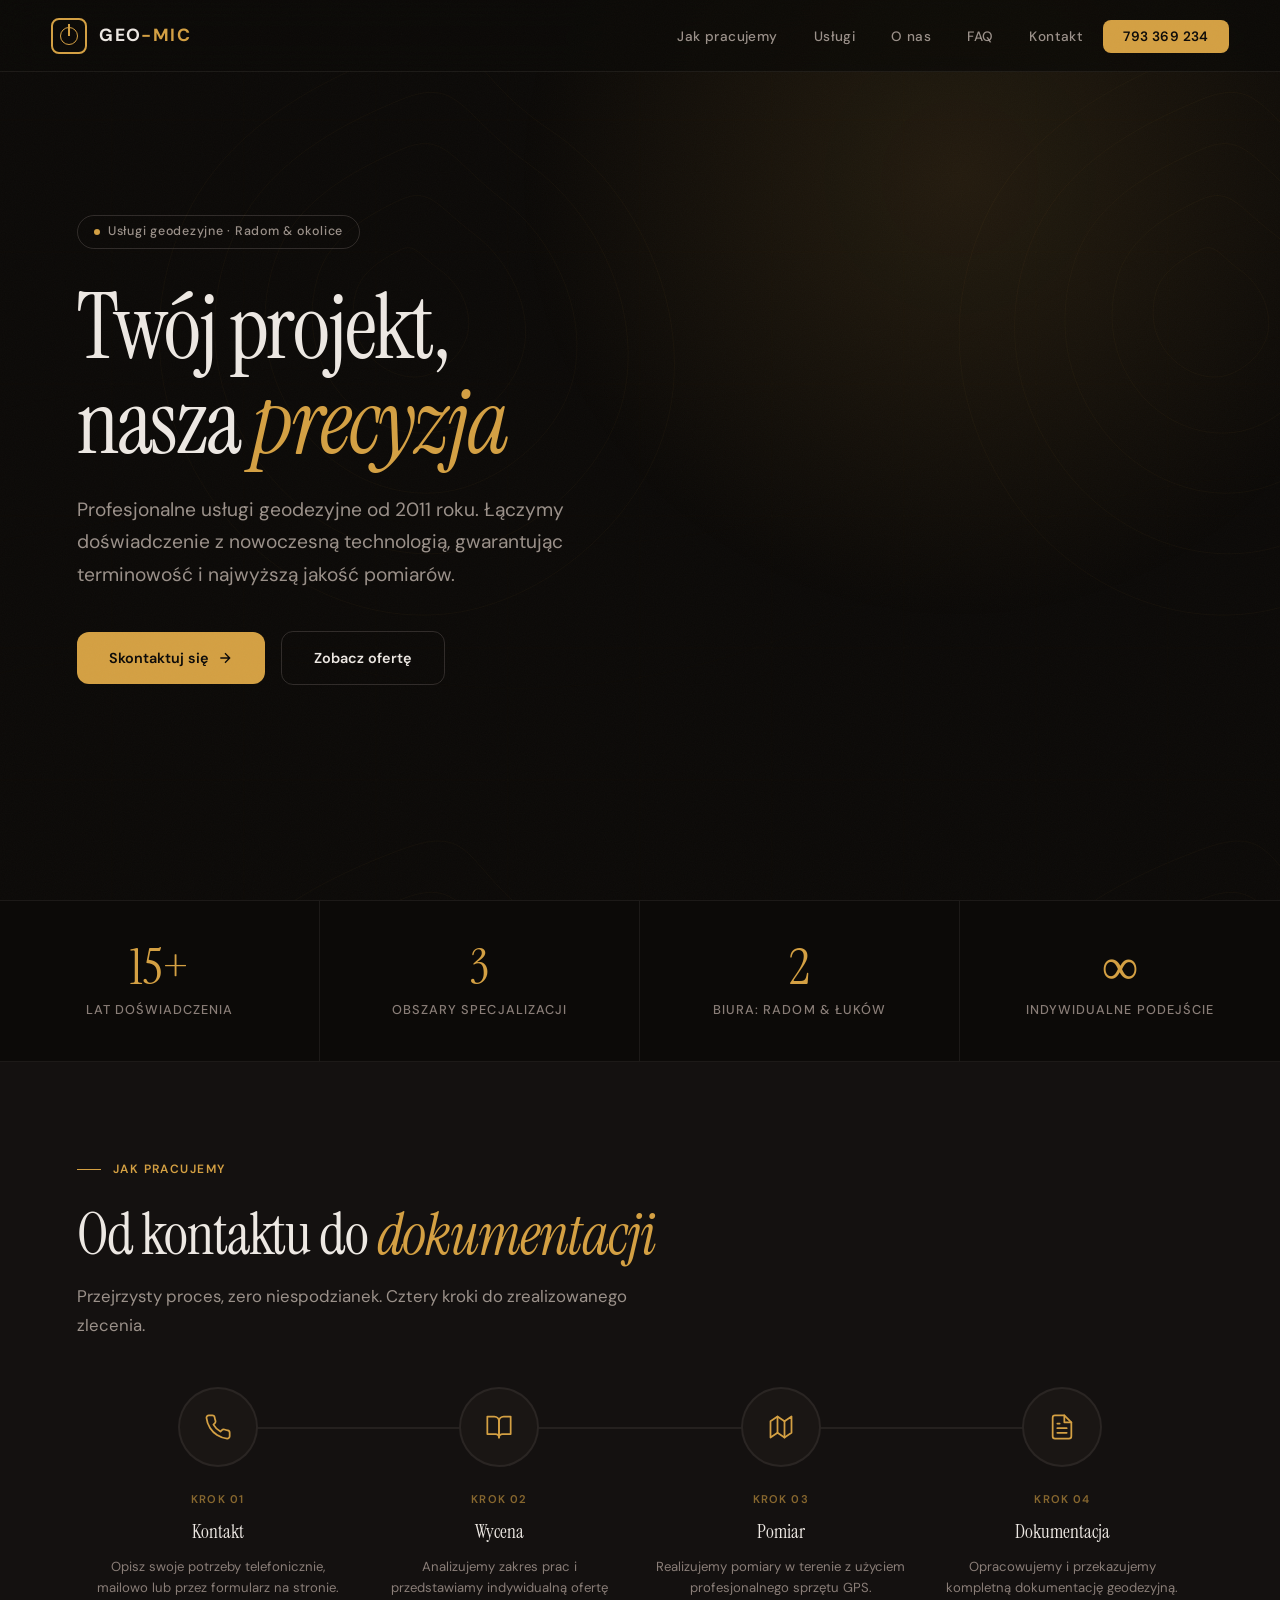
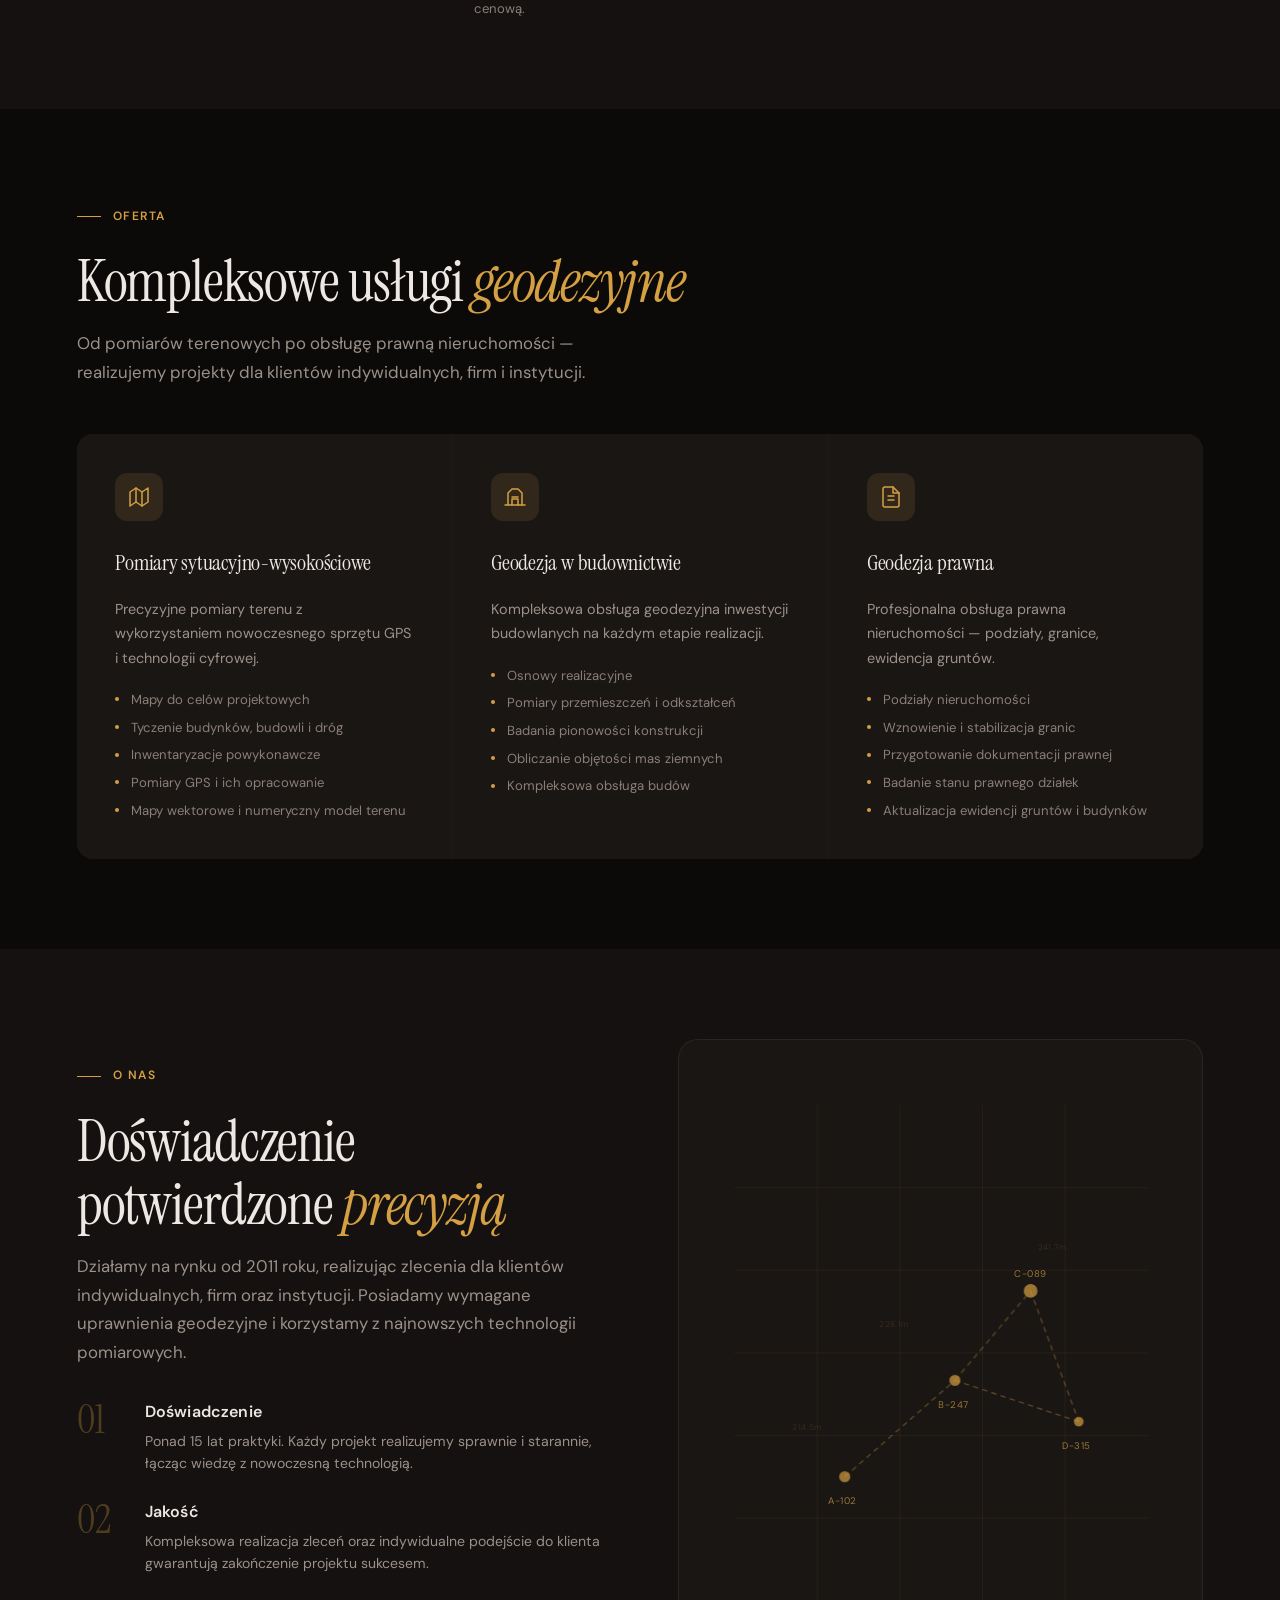
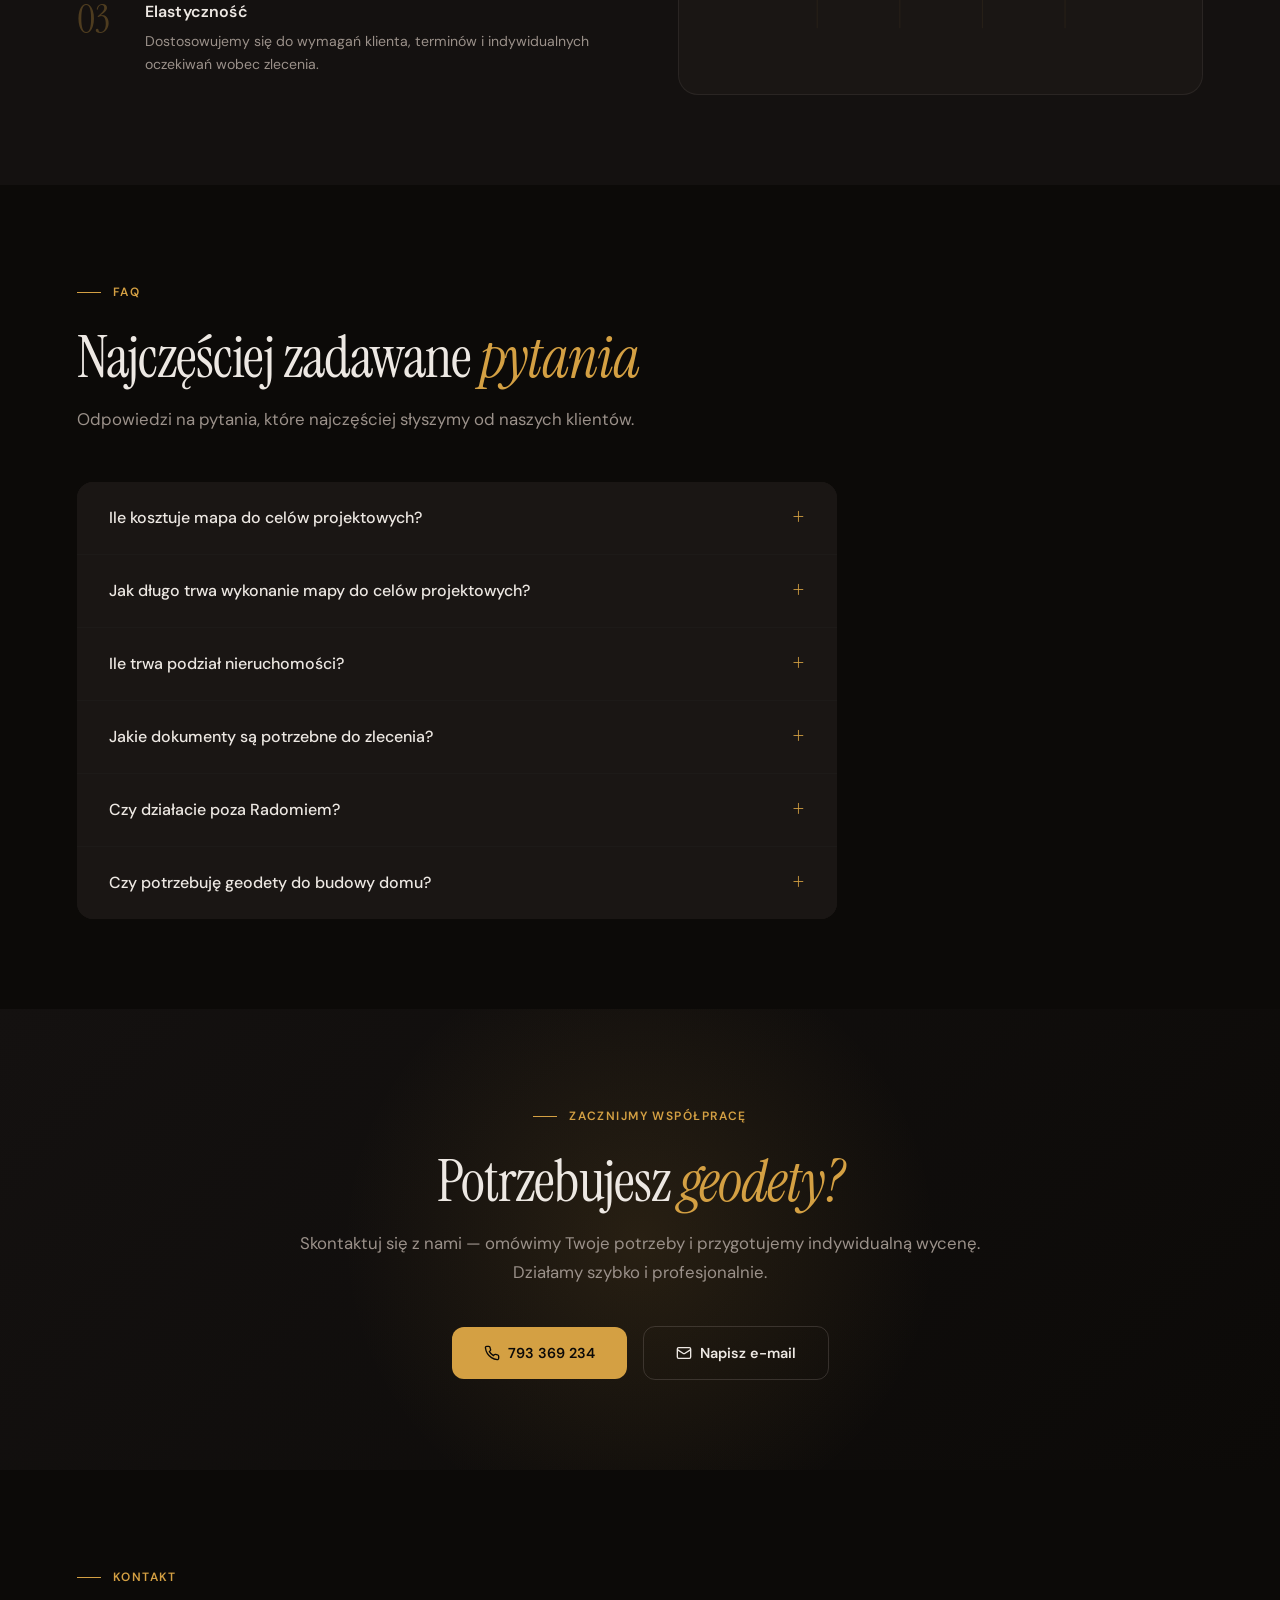
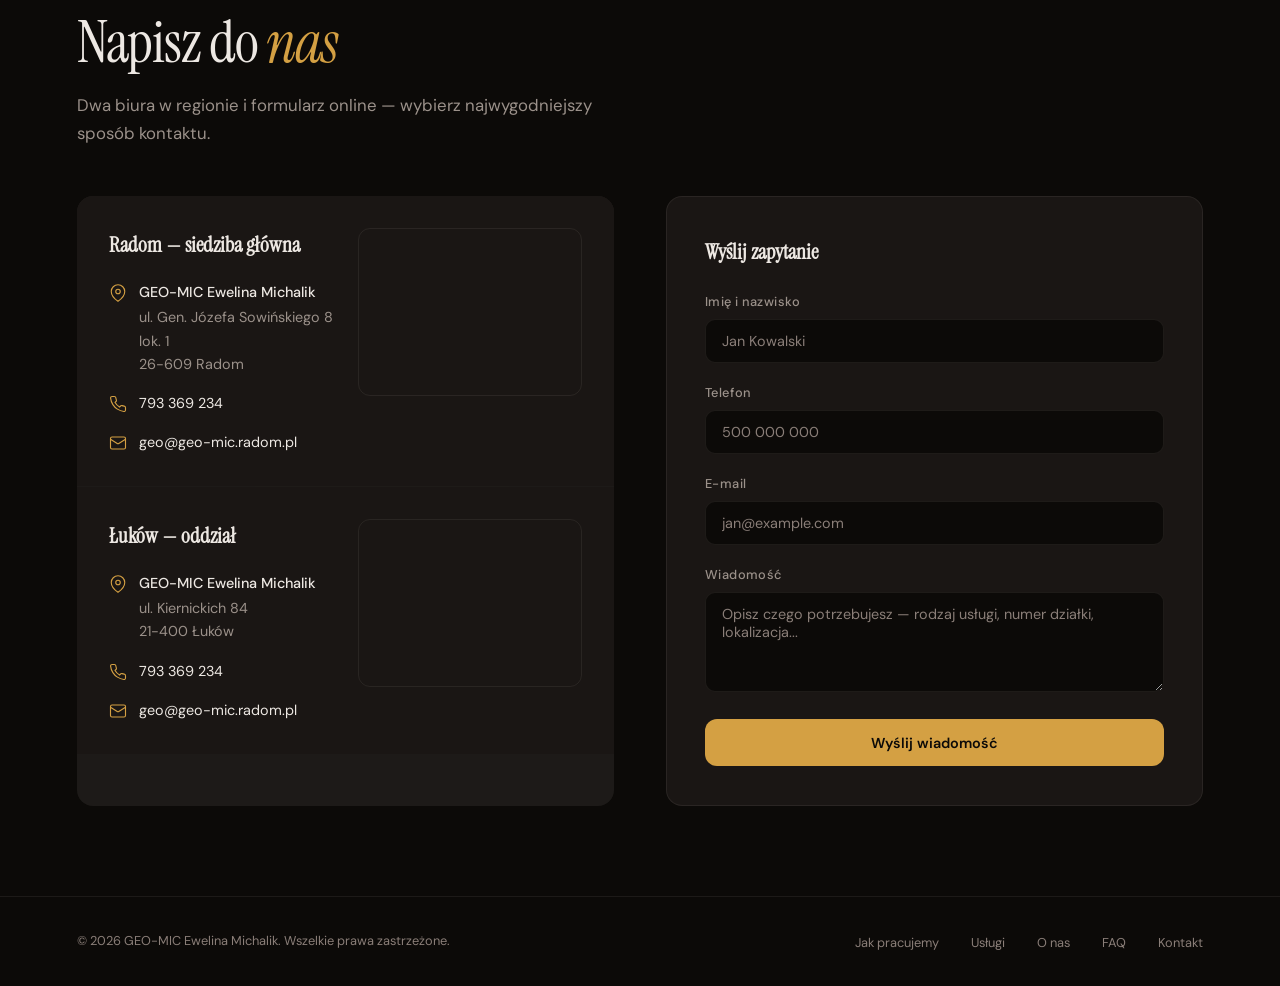
==== index.html @ a7fc5cf9 "Add files via upload" ====
<!DOCTYPE html>
<html lang="pl">
<head>
    <meta charset="UTF-8">
    <meta name="viewport" content="width=device-width, initial-scale=1.0">
    <title>GEO-MIC — Usługi Geodezyjne Radom</title>
    <meta name="description" content="GEO-MIC Ewelina Michalik — profesjonalne usługi geodezyjne w Radomiu i Łukowie. Mapy do celów projektowych, podziały nieruchomości, tyczenie budynków, inwentaryzacje. Od 2011 roku.">
    <meta name="keywords" content="geodeta Radom, usługi geodezyjne Radom, mapa do celów projektowych, podział nieruchomości, tyczenie budynku, inwentaryzacja powykonawcza, geodezja Łuków, geodeta Łuków, GEO-MIC">
    <meta name="author" content="GEO-MIC Ewelina Michalik">
    <meta name="robots" content="index, follow">
    <link rel="canonical" href="https://geo-mic.radom.pl/">
    <link rel="alternate" hreflang="pl" href="https://geo-mic.radom.pl/">

    <!-- Open Graph -->
    <meta property="og:type" content="website">
    <meta property="og:title" content="GEO-MIC — Usługi Geodezyjne Radom & Łuków">
    <meta property="og:description" content="Profesjonalne usługi geodezyjne od 2011 roku. Mapy, pomiary, podziały nieruchomości. Skontaktuj się z nami!">
    <meta property="og:url" content="https://geo-mic.radom.pl/">
    <meta property="og:site_name" content="GEO-MIC">
    <meta property="og:locale" content="pl_PL">

    <!-- Twitter -->
    <meta name="twitter:card" content="summary_large_image">
    <meta name="twitter:title" content="GEO-MIC — Usługi Geodezyjne Radom">
    <meta name="twitter:description" content="Profesjonalne usługi geodezyjne od 2011 roku. Mapy, pomiary, podziały nieruchomości.">

    <!-- Favicon -->
    <link rel="icon" type="image/svg+xml" href="data:image/svg+xml,%3Csvg xmlns='http://www.w3.org/2000/svg' viewBox='0 0 32 32'%3E%3Crect width='32' height='32' rx='6' fill='%230c0a08'/%3E%3Ccircle cx='16' cy='14' r='7' fill='none' stroke='%23d4a043' stroke-width='2'/%3E%3Cline x1='16' y1='7' x2='16' y2='21' stroke='%23d4a043' stroke-width='2'/%3E%3C/svg%3E">

    <!-- Schema.org LocalBusiness -->
    <script type="application/ld+json">
    {
        "@context": "https://schema.org",
        "@type": "ProfessionalService",
        "name": "GEO-MIC Ewelina Michalik",
        "description": "Profesjonalne usługi geodezyjne — mapy do celów projektowych, podziały nieruchomości, tyczenie budynków, inwentaryzacje powykonawcze.",
        "url": "https://geo-mic.radom.pl",
        "telephone": "+48793369234",
        "email": "geo@geo-mic.radom.pl",
        "foundingDate": "2011",
        "priceRange": "$$",
        "areaServed": ["Radom", "Łuków", "województwo mazowieckie", "województwo lubelskie"],
        "address": [
            {
                "@type": "PostalAddress",
                "streetAddress": "ul. Gen. Józefa Sowińskiego 8 lok. 1",
                "addressLocality": "Radom",
                "postalCode": "26-609",
                "addressCountry": "PL"
            },
            {
                "@type": "PostalAddress",
                "streetAddress": "ul. Kiernickich 84",
                "addressLocality": "Łuków",
                "postalCode": "21-400",
                "addressCountry": "PL"
            }
        ],
        "geo": {
            "@type": "GeoCoordinates",
            "latitude": 51.4027,
            "longitude": 21.1472
        },
        "hasOfferCatalog": {
            "@type": "OfferCatalog",
            "name": "Usługi geodezyjne",
            "itemListElement": [
                {"@type": "Offer", "itemOffered": {"@type": "Service", "name": "Mapy do celów projektowych"}},
                {"@type": "Offer", "itemOffered": {"@type": "Service", "name": "Tyczenie budynków i budowli"}},
                {"@type": "Offer", "itemOffered": {"@type": "Service", "name": "Inwentaryzacje powykonawcze"}},
                {"@type": "Offer", "itemOffered": {"@type": "Service", "name": "Podziały nieruchomości"}},
                {"@type": "Offer", "itemOffered": {"@type": "Service", "name": "Geodezja w budownictwie"}}
            ]
        }
    }
    </script>

    <!-- Schema.org FAQPage -->
    <script type="application/ld+json">
    {
        "@context": "https://schema.org",
        "@type": "FAQPage",
        "mainEntity": [
            {
                "@type": "Question",
                "name": "Ile kosztuje mapa do celów projektowych?",
                "acceptedAnswer": {
                    "@type": "Answer",
                    "text": "Cena zależy od wielkości obszaru opracowania, lokalizacji działki oraz stopnia zagospodarowania terenu. Wycenę przygotowujemy indywidualnie po zapoznaniu się ze szczegółami zlecenia."
                }
            },
            {
                "@type": "Question",
                "name": "Jak długo trwa wykonanie mapy do celów projektowych?",
                "acceptedAnswer": {
                    "@type": "Answer",
                    "text": "Standardowy czas realizacji to od 2 do 4 tygodni, w zależności od skomplikowania terenu i obciążenia ośrodka dokumentacji geodezyjnej."
                }
            },
            {
                "@type": "Question",
                "name": "Ile trwa podział nieruchomości?",
                "acceptedAnswer": {
                    "@type": "Answer",
                    "text": "Proces podziału nieruchomości trwa zazwyczaj od 2 do 6 miesięcy. Na czas realizacji wpływają procedury administracyjne i konieczność uzyskania decyzji urzędowych."
                }
            },
            {
                "@type": "Question",
                "name": "Jakie dokumenty są potrzebne do zlecenia?",
                "acceptedAnswer": {
                    "@type": "Answer",
                    "text": "Podstawowe informacje to numer działki ewidencyjnej i jej lokalizacja. W zależności od rodzaju usługi mogą być potrzebne dodatkowe dokumenty, np. akt notarialny czy wypis z rejestru gruntów."
                }
            },
            {
                "@type": "Question",
                "name": "Czy działacie poza Radomiem?",
                "acceptedAnswer": {
                    "@type": "Answer",
                    "text": "Tak — realizujemy zlecenia na terenie całego województwa mazowieckiego i lubelskiego. Posiadamy biura w Radomiu i Łukowie."
                }
            },
            {
                "@type": "Question",
                "name": "Czy potrzebuję geodety do budowy domu?",
                "acceptedAnswer": {
                    "@type": "Answer",
                    "text": "Tak — geodeta jest niezbędny na kilku etapach: przed budową (mapa do celów projektowych), w trakcie (tyczenie budynku) i po zakończeniu (inwentaryzacja powykonawcza)."
                }
            }
        ]
    }
    </script>

    <link rel="preconnect" href="https://fonts.googleapis.com">
    <link rel="preconnect" href="https://fonts.gstatic.com" crossorigin>
    <link href="https://fonts.googleapis.com/css2?family=DM+Sans:opsz,wght@9..40,400;9..40,500;9..40,600;9..40,700&family=Instrument+Serif:ital@0;1&display=swap" rel="stylesheet">
    <style>
        *, *::before, *::after { margin: 0; padding: 0; box-sizing: border-box; }

        :root {
            --bg-primary: #0c0a08;
            --bg-secondary: #141110;
            --bg-card: #1a1614;
            --bg-card-hover: #221e1a;
            --text-primary: #ede8e3;
            --text-secondary: #9b918a;
            --text-muted: #8a7e78;
            --accent: #d4a043;
            --accent-dim: #c08c30;
            --accent-glow: rgba(212, 160, 67, 0.12);
            --accent-warm: #d4a843;
            --border: rgba(155, 145, 138, 0.12);
            --border-hover: rgba(155, 145, 138, 0.25);
            --font-display: 'Instrument Serif', Georgia, serif;
            --font-body: 'DM Sans', system-ui, sans-serif;
            --ease-out: cubic-bezier(0.16, 1, 0.3, 1);
            --ease-spring: cubic-bezier(0.34, 1.56, 0.64, 1);
        }

        html { scroll-behavior: smooth; }

        body {
            font-family: var(--font-body);
            background: var(--bg-primary);
            color: var(--text-primary);
            line-height: 1.6;
            overflow-x: hidden;
            -webkit-font-smoothing: antialiased;
        }

        /* === TOPO BACKGROUND PATTERN === */
        .topo-bg {
            position: fixed;
            inset: 0;
            z-index: 0;
            opacity: 0.04;
            pointer-events: none;
            background-image: url("data:image/svg+xml,%3Csvg width='800' height='800' xmlns='http://www.w3.org/2000/svg'%3E%3Cpath d='M400 50c-80 30-180 80-220 180s-20 200 40 280 160 120 250 100 180-100 200-200-30-220-120-280S480 20 400 50z' fill='none' stroke='%23d4a043' stroke-width='1'/%3E%3Cpath d='M400 100c-60 25-140 65-170 145s-15 160 35 225 130 95 200 80 145-80 160-160-25-175-95-225S460 75 400 100z' fill='none' stroke='%23d4a043' stroke-width='1'/%3E%3Cpath d='M400 150c-45 20-105 50-125 110s-10 120 28 170 100 72 152 60 110-60 120-120-20-130-72-170S445 130 400 150z' fill='none' stroke='%23d4a043' stroke-width='1'/%3E%3Cpath d='M400 200c-30 14-70 36-82 76s-6 82 20 115 68 48 104 40 74-42 82-82-14-88-50-115S430 186 400 200z' fill='none' stroke='%23d4a043' stroke-width='1'/%3E%3Cpath d='M400 250c-15 8-38 20-44 42s-3 44 12 62 38 26 56 22 40-22 44-44-8-48-28-62S415 242 400 250z' fill='none' stroke='%23d4a043' stroke-width='1'/%3E%3C/svg%3E");
            background-size: 800px 800px;
            animation: topoDrift 60s linear infinite;
        }

        @keyframes topoDrift {
            0% { transform: translate(0, 0) rotate(0deg); }
            100% { transform: translate(-100px, -80px) rotate(5deg); }
        }

        /* === GRAIN OVERLAY === */
        .grain {
            position: fixed;
            inset: 0;
            z-index: 9999;
            pointer-events: none;
            opacity: 0.025;
            background-image: url("data:image/svg+xml,%3Csvg viewBox='0 0 256 256' xmlns='http://www.w3.org/2000/svg'%3E%3Cfilter id='noise'%3E%3CfeTurbulence type='fractalNoise' baseFrequency='0.9' numOctaves='4' stitchTiles='stitch'/%3E%3C/filter%3E%3Crect width='100%25' height='100%25' filter='url(%23noise)'/%3E%3C/svg%3E");
            background-size: 256px;
        }

        /* === NAV === */
        nav {
            position: fixed;
            top: 0;
            left: 0;
            right: 0;
            z-index: 1000;
            padding: 0 clamp(1.5rem, 4vw, 4rem);
            height: 72px;
            display: flex;
            align-items: center;
            justify-content: space-between;
            backdrop-filter: blur(20px) saturate(1.4);
            -webkit-backdrop-filter: blur(20px) saturate(1.4);
            background: rgba(12, 10, 8, 0.8);
            border-bottom: 1px solid var(--border);
            transition: transform 0.4s var(--ease-out);
        }

        nav.hidden { transform: translateY(-100%); }

        .nav-logo {
            display: flex;
            align-items: center;
            gap: 0.75rem;
            text-decoration: none;
            color: var(--text-primary);
        }

        .nav-logo-icon {
            width: 36px;
            height: 36px;
            border: 2px solid var(--accent);
            border-radius: 8px;
            display: grid;
            place-items: center;
            position: relative;
            overflow: hidden;
            transition: all 0.4s var(--ease-out);
        }

        .nav-logo:hover .nav-logo-icon {
            border-color: var(--text-primary);
            transform: rotate(8deg) scale(1.1);
            box-shadow: 0 0 20px var(--accent-glow);
        }

        .nav-logo-icon::before {
            content: '';
            width: 18px;
            height: 18px;
            border: 1.5px solid var(--accent);
            border-radius: 50%;
            position: absolute;
            transition: all 0.4s var(--ease-out);
        }

        .nav-logo:hover .nav-logo-icon::before {
            transform: scale(0.7);
            border-color: var(--text-primary);
        }

        .nav-logo-icon::after {
            content: '';
            width: 2px;
            height: 12px;
            background: var(--accent);
            position: absolute;
            top: 4px;
            transition: all 0.4s var(--ease-out);
        }

        .nav-logo:hover .nav-logo-icon::after {
            height: 16px;
            top: 2px;
            background: var(--text-primary);
        }

        .nav-logo-text {
            font-family: var(--font-body);
            font-weight: 700;
            font-size: 1.1rem;
            letter-spacing: 0.08em;
            transition: letter-spacing 0.4s var(--ease-out);
        }

        .nav-logo:hover .nav-logo-text {
            letter-spacing: 0.14em;
        }

        .nav-logo-text span {
            color: var(--accent);
            transition: color 0.4s var(--ease-out);
        }

        .nav-logo:hover .nav-logo-text span {
            color: var(--text-primary);
        }

        .nav-links {
            display: flex;
            align-items: center;
            gap: 0.25rem;
            list-style: none;
        }

        .nav-links a {
            color: var(--text-secondary);
            text-decoration: none;
            font-size: 0.85rem;
            font-weight: 500;
            letter-spacing: 0.03em;
            padding: 0.5rem 1rem;
            border-radius: 8px;
            transition: all 0.25s var(--ease-out);
        }

        .nav-links a:hover {
            color: var(--text-primary);
            background: rgba(212, 160, 67, 0.06);
        }

        .nav-cta {
            background: var(--accent) !important;
            color: var(--bg-primary) !important;
            font-weight: 600 !important;
            padding: 0.5rem 1.25rem !important;
        }

        .nav-cta:hover {
            background: var(--accent-dim) !important;
            transform: translateY(-1px);
            box-shadow: 0 4px 20px var(--accent-glow);
        }

        /* Mobile menu */
        .menu-toggle {
            display: none;
            flex-direction: column;
            gap: 5px;
            background: none;
            border: none;
            cursor: pointer;
            padding: 8px;
        }

        .menu-toggle span {
            width: 22px;
            height: 2px;
            background: var(--text-primary);
            border-radius: 2px;
            transition: all 0.3s var(--ease-out);
        }

        /* === HERO === */
        .hero {
            position: relative;
            min-height: 100vh;
            display: flex;
            align-items: center;
            padding: clamp(6rem, 12vh, 10rem) clamp(1.5rem, 6vw, 6rem);
            overflow: hidden;
        }

        .hero::before {
            content: '';
            position: absolute;
            top: -30%;
            right: -10%;
            width: 70vw;
            height: 70vw;
            max-width: 900px;
            max-height: 900px;
            background: radial-gradient(circle, var(--accent-glow) 0%, transparent 70%);
            border-radius: 50%;
            pointer-events: none;
            animation: heroGlow 8s ease-in-out infinite alternate;
        }

        /* Hero parallax grid background */
        .hero-grid-bg {
            position: absolute;
            inset: 0;
            z-index: 0;
            overflow: hidden;
            pointer-events: none;
        }

        .hero-grid-bg svg {
            position: absolute;
            width: 120%;
            height: 120%;
            top: -10%;
            left: -10%;
            opacity: 0.035;
            will-change: transform;
        }

        @keyframes heroGlow {
            0% { opacity: 0.4; transform: scale(1); }
            100% { opacity: 0.7; transform: scale(1.1); }
        }

        .hero-content {
            position: relative;
            z-index: 2;
            max-width: 860px;
        }

        .hero-badge {
            display: inline-flex;
            align-items: center;
            gap: 0.5rem;
            padding: 0.4rem 1rem;
            border: 1px solid var(--border-hover);
            border-radius: 100px;
            font-size: 0.78rem;
            font-weight: 500;
            letter-spacing: 0.06em;
            color: var(--text-secondary);
            margin-bottom: 2rem;
            opacity: 0;
            animation: fadeUp 0.8s var(--ease-out) 0.2s forwards;
        }

        .hero-badge::before {
            content: '';
            width: 6px;
            height: 6px;
            background: var(--accent);
            border-radius: 50%;
            animation: pulse 2s ease-in-out infinite;
        }

        @keyframes pulse {
            0%, 100% { opacity: 1; transform: scale(1); }
            50% { opacity: 0.5; transform: scale(0.8); }
        }

        .hero h1 {
            font-family: var(--font-display);
            font-size: clamp(3rem, 7vw, 6.5rem);
            font-weight: 400;
            line-height: 1.05;
            letter-spacing: -0.025em;
            margin-bottom: 1.5rem;
            opacity: 0;
            animation: fadeUp 1s var(--ease-out) 0.4s forwards;
        }

        .hero h1 em {
            font-style: italic;
            color: var(--accent);
        }

        .hero-sub {
            font-size: clamp(1rem, 1.6vw, 1.2rem);
            color: var(--text-secondary);
            max-width: 520px;
            line-height: 1.7;
            margin-bottom: 2.5rem;
            opacity: 0;
            animation: fadeUp 1s var(--ease-out) 0.6s forwards;
        }

        .hero-actions {
            display: flex;
            align-items: center;
            gap: 1rem;
            flex-wrap: wrap;
            opacity: 0;
            animation: fadeUp 1s var(--ease-out) 0.8s forwards;
        }

        @keyframes fadeUp {
            from { opacity: 0; transform: translateY(24px); }
            to { opacity: 1; transform: translateY(0); }
        }

        .btn {
            display: inline-flex;
            align-items: center;
            gap: 0.5rem;
            padding: 0.9rem 2rem;
            border-radius: 12px;
            font-family: var(--font-body);
            font-size: 0.9rem;
            font-weight: 600;
            text-decoration: none;
            cursor: pointer;
            border: none;
            transition: all 0.3s var(--ease-out);
        }

        .btn-primary {
            background: var(--accent);
            color: var(--bg-primary);
        }

        .btn-primary:hover {
            background: var(--accent-dim);
            transform: translateY(-2px);
            box-shadow: 0 8px 30px var(--accent-glow);
        }

        .btn-ghost {
            background: transparent;
            color: var(--text-primary);
            border: 1px solid var(--border-hover);
        }

        .btn-ghost:hover {
            border-color: var(--accent);
            color: var(--accent);
            background: rgba(212, 160, 67, 0.04);
        }

        .btn svg {
            width: 16px;
            height: 16px;
        }

        /* === STATS STRIP === */
        .stats {
            position: relative;
            z-index: 2;
            border-top: 1px solid var(--border);
            border-bottom: 1px solid var(--border);
            display: grid;
            grid-template-columns: repeat(4, 1fr);
        }

        .stat {
            padding: 2.5rem clamp(1.5rem, 3vw, 3rem);
            text-align: center;
            border-right: 1px solid var(--border);
            transition: background 0.3s var(--ease-out);
        }

        .stat:last-child { border-right: none; }
        .stat:hover { background: var(--bg-secondary); }

        .stat-num {
            font-family: var(--font-display);
            font-size: clamp(2rem, 4vw, 3.2rem);
            color: var(--accent);
            line-height: 1;
            margin-bottom: 0.5rem;
        }

        .stat-label {
            font-size: 0.8rem;
            color: var(--text-muted);
            letter-spacing: 0.08em;
            text-transform: uppercase;
            font-weight: 500;
        }

        /* === SECTION SHARED === */
        section {
            position: relative;
            z-index: 2;
        }

        .section-pad {
            padding: clamp(4rem, 10vh, 8rem) clamp(1.5rem, 6vw, 6rem);
        }

        .section-label {
            display: inline-flex;
            align-items: center;
            gap: 0.75rem;
            font-size: 0.75rem;
            font-weight: 600;
            letter-spacing: 0.12em;
            text-transform: uppercase;
            color: var(--accent);
            margin-bottom: 1.5rem;
        }

        .section-label::before {
            content: '';
            width: 24px;
            height: 1px;
            background: var(--accent);
        }

        .section-title {
            font-family: var(--font-display);
            font-size: clamp(2rem, 4.5vw, 3.8rem);
            font-weight: 400;
            line-height: 1.1;
            letter-spacing: -0.02em;
            max-width: 700px;
            margin-bottom: 1rem;
        }

        .section-title em {
            font-style: italic;
            color: var(--accent);
        }

        .section-desc {
            color: var(--text-secondary);
            max-width: 560px;
            font-size: 1.05rem;
            line-height: 1.7;
            margin-bottom: 3rem;
        }

        /* === PROCESS / HOW WE WORK === */
        .process-section { background: var(--bg-secondary); }

        .process-grid {
            display: grid;
            grid-template-columns: repeat(4, 1fr);
            gap: 0;
            position: relative;
        }

        .process-grid::before {
            content: '';
            position: absolute;
            top: 40px;
            left: calc(12.5% + 20px);
            right: calc(12.5% + 20px);
            height: 2px;
            background: var(--border);
            z-index: 0;
        }

        .process-step {
            text-align: center;
            position: relative;
            z-index: 1;
            padding: 0 1rem;
        }

        .process-step-num {
            width: 80px;
            height: 80px;
            border-radius: 50%;
            background: var(--bg-card);
            border: 2px solid var(--border);
            display: grid;
            place-items: center;
            margin: 0 auto 1.5rem;
            transition: all 0.4s var(--ease-out);
            position: relative;
        }

        .process-step:hover .process-step-num {
            border-color: var(--accent);
            background: var(--bg-card-hover);
            transform: translateY(-4px);
            box-shadow: 0 8px 30px var(--accent-glow);
        }

        .process-step-num svg {
            width: 28px;
            height: 28px;
            stroke: var(--accent);
            fill: none;
            stroke-width: 1.5;
            stroke-linecap: round;
            stroke-linejoin: round;
        }

        .process-step-label {
            font-size: 0.7rem;
            font-weight: 600;
            letter-spacing: 0.1em;
            text-transform: uppercase;
            color: var(--accent);
            margin-bottom: 0.5rem;
            opacity: 0.6;
        }

        .process-step h4 {
            font-family: var(--font-display);
            font-size: 1.2rem;
            font-weight: 400;
            margin-bottom: 0.5rem;
        }

        .process-step p {
            font-size: 0.82rem;
            color: var(--text-muted);
            line-height: 1.6;
        }

        /* === SERVICES === */
        .services-grid {
            display: grid;
            grid-template-columns: repeat(3, 1fr);
            gap: 1px;
            background: var(--border);
            border-radius: 16px;
            overflow: hidden;
        }

        .service-card {
            background: var(--bg-card);
            padding: clamp(2rem, 3vw, 3rem);
            transition: all 0.4s var(--ease-out);
            cursor: default;
            position: relative;
        }

        .service-card::before {
            content: '';
            position: absolute;
            top: 0;
            left: 0;
            right: 0;
            height: 2px;
            background: var(--accent);
            transform: scaleX(0);
            transform-origin: left;
            transition: transform 0.4s var(--ease-out);
        }

        .service-card:hover { background: var(--bg-card-hover); }
        .service-card:hover::before { transform: scaleX(1); }

        .service-icon {
            width: 48px;
            height: 48px;
            border-radius: 12px;
            background: var(--accent-glow);
            display: grid;
            place-items: center;
            margin-bottom: 1.5rem;
        }

        .service-icon svg {
            width: 24px;
            height: 24px;
            stroke: var(--accent);
            fill: none;
            stroke-width: 1.5;
            stroke-linecap: round;
            stroke-linejoin: round;
        }

        .service-card h3 {
            font-family: var(--font-display);
            font-size: 1.4rem;
            font-weight: 400;
            margin-bottom: 1rem;
            letter-spacing: -0.01em;
        }

        .service-card p {
            color: var(--text-secondary);
            font-size: 0.9rem;
            line-height: 1.7;
        }

        .service-list {
            list-style: none;
            margin-top: 1.25rem;
            display: flex;
            flex-direction: column;
            gap: 0.5rem;
        }

        .service-list li {
            font-size: 0.82rem;
            color: var(--text-muted);
            padding-left: 1rem;
            position: relative;
            line-height: 1.5;
        }

        .service-list li::before {
            content: '';
            position: absolute;
            left: 0;
            top: 0.55em;
            width: 4px;
            height: 4px;
            background: var(--accent);
            border-radius: 50%;
        }

        /* === ABOUT / VALUES === */
        .about-section { background: var(--bg-secondary); }

        .about-grid {
            display: grid;
            grid-template-columns: 1fr 1fr;
            gap: clamp(3rem, 6vw, 6rem);
            align-items: center;
        }

        .about-text .section-desc { margin-bottom: 2rem; }

        .values {
            display: flex;
            flex-direction: column;
            gap: 1.5rem;
        }

        .value-item {
            display: flex;
            gap: 1.25rem;
            align-items: flex-start;
        }

        .value-num {
            font-family: var(--font-display);
            font-size: 2.5rem;
            color: var(--accent);
            line-height: 1;
            opacity: 0.3;
            flex-shrink: 0;
            width: 48px;
        }

        .value-content h4 {
            font-size: 1rem;
            font-weight: 600;
            margin-bottom: 0.35rem;
            letter-spacing: 0.01em;
        }

        .value-content p {
            color: var(--text-secondary);
            font-size: 0.88rem;
            line-height: 1.6;
        }

        .about-visual {
            position: relative;
            aspect-ratio: 4/5;
            border-radius: 20px;
            overflow: hidden;
            background: var(--bg-card);
            border: 1px solid var(--border);
        }

        .about-visual-inner {
            position: absolute;
            inset: 0;
            display: grid;
            place-items: center;
        }

        .geo-art {
            width: 80%;
            height: 80%;
            position: relative;
            display: flex;
            align-items: center;
            justify-content: center;
        }

        .geo-art svg { width: 100%; height: 100%; }

        .geo-grid-line {
            stroke: var(--accent);
            stroke-width: 0.5;
            opacity: 0.1;
        }

        .geo-contour {
            fill: none;
            stroke: var(--accent);
            stroke-width: 1;
            opacity: 0;
            animation: contourDraw 3s var(--ease-out) forwards;
        }

        .geo-contour:nth-child(1) { opacity: 0.08; animation-delay: 0.2s; }
        .geo-contour:nth-child(2) { opacity: 0.12; animation-delay: 0.5s; }
        .geo-contour:nth-child(3) { opacity: 0.16; animation-delay: 0.8s; }
        .geo-contour:nth-child(4) { opacity: 0.22; animation-delay: 1.1s; }
        .geo-contour:nth-child(5) { opacity: 0.30; animation-delay: 1.4s; }

        @keyframes contourDraw {
            from { stroke-dashoffset: 1000; opacity: 0; }
            to { stroke-dashoffset: 0; }
        }

        .geo-point {
            fill: var(--accent);
            opacity: 0;
            animation: pointAppear 0.5s var(--ease-spring) forwards;
        }

        .geo-point:nth-child(1) { animation-delay: 1.6s; }
        .geo-point:nth-child(2) { animation-delay: 1.8s; }
        .geo-point:nth-child(3) { animation-delay: 2.0s; }
        .geo-point:nth-child(4) { animation-delay: 2.2s; }

        @keyframes pointAppear {
            from { opacity: 0; r: 0; }
            to { opacity: 0.7; }
        }

        .geo-measure-line {
            stroke: var(--accent);
            stroke-width: 1;
            stroke-dasharray: 4 3;
            opacity: 0;
            animation: measureDraw 1s var(--ease-out) 2.4s forwards;
        }

        @keyframes measureDraw {
            from { stroke-dashoffset: 200; opacity: 0; }
            to { stroke-dashoffset: 0; opacity: 0.35; }
        }

        .geo-label {
            font-family: var(--font-body);
            font-size: 7px;
            fill: var(--accent);
            opacity: 0;
            animation: pointAppear 0.5s var(--ease-out) 2.8s forwards;
            letter-spacing: 0.05em;
        }

        /* === FAQ === */
        .faq-list {
            max-width: 760px;
            display: flex;
            flex-direction: column;
            gap: 1px;
            background: var(--border);
            border-radius: 16px;
            overflow: hidden;
        }

        .faq-item {
            background: var(--bg-card);
            transition: background 0.3s var(--ease-out);
        }

        .faq-item:hover { background: var(--bg-card-hover); }

        .faq-question {
            width: 100%;
            background: none;
            border: none;
            color: var(--text-primary);
            font-family: var(--font-body);
            font-size: 1rem;
            font-weight: 500;
            text-align: left;
            padding: 1.5rem 2rem;
            cursor: pointer;
            display: flex;
            align-items: center;
            justify-content: space-between;
            gap: 1rem;
        }

        .faq-question::after {
            content: '+';
            font-family: var(--font-display);
            font-size: 1.5rem;
            color: var(--accent);
            flex-shrink: 0;
            transition: transform 0.3s var(--ease-out);
            line-height: 1;
        }

        .faq-item.open .faq-question::after {
            transform: rotate(45deg);
        }

        .faq-answer {
            max-height: 0;
            overflow: hidden;
            transition: max-height 0.4s var(--ease-out), padding 0.4s var(--ease-out);
        }

        .faq-item.open .faq-answer {
            max-height: 300px;
        }

        .faq-answer-inner {
            padding: 0 2rem 1.5rem;
            color: var(--text-secondary);
            font-size: 0.9rem;
            line-height: 1.7;
        }

        /* === CTA SECTION === */
        .cta-section {
            background: linear-gradient(135deg, var(--bg-secondary) 0%, var(--bg-primary) 100%);
            position: relative;
            overflow: hidden;
        }

        .cta-section::before {
            content: '';
            position: absolute;
            top: 50%;
            left: 50%;
            transform: translate(-50%, -50%);
            width: 600px;
            height: 600px;
            background: radial-gradient(circle, var(--accent-glow), transparent 70%);
            pointer-events: none;
        }

        .cta-inner {
            position: relative;
            z-index: 2;
            max-width: 680px;
            margin: 0 auto;
            text-align: center;
        }

        .cta-inner .section-label { justify-content: center; }

        .cta-inner .section-title {
            margin: 0 auto 1rem;
            max-width: 100%;
        }

        .cta-inner .section-desc {
            margin: 0 auto 2.5rem;
            max-width: 100%;
        }

        .cta-actions {
            display: flex;
            align-items: center;
            justify-content: center;
            gap: 1rem;
            flex-wrap: wrap;
        }

        /* === CONTACT === */
        .contact-layout {
            display: grid;
            grid-template-columns: 1fr 1fr;
            gap: clamp(2rem, 4vw, 4rem);
            margin-top: 3rem;
        }

        .contact-left {
            display: flex;
            flex-direction: column;
            gap: 1px;
            background: var(--border);
            border-radius: 16px;
            overflow: hidden;
        }

        .contact-card {
            background: var(--bg-card);
            padding: clamp(1.5rem, 2.5vw, 2.5rem);
            display: grid;
            grid-template-columns: 1fr 1fr;
            gap: 1.5rem;
            align-items: start;
        }

        .contact-card-map {
            border-radius: 12px;
            overflow: hidden;
            aspect-ratio: 4/3;
            border: 1px solid var(--border);
        }

        .contact-card-map iframe {
            width: 100%;
            height: 100%;
            border: none;
            filter: grayscale(0.6) brightness(0.7) contrast(1.2);
            transition: filter 0.4s;
        }

        .contact-card-map:hover iframe {
            filter: grayscale(0.3) brightness(0.8) contrast(1.1);
        }

        .contact-card h3 {
            font-family: var(--font-display);
            font-size: 1.3rem;
            margin-bottom: 1.25rem;
        }

        .contact-info {
            display: flex;
            flex-direction: column;
            gap: 1rem;
        }

        .contact-row {
            display: flex;
            align-items: flex-start;
            gap: 0.75rem;
        }

        .contact-row svg {
            width: 18px;
            height: 18px;
            stroke: var(--accent);
            fill: none;
            stroke-width: 1.5;
            flex-shrink: 0;
            margin-top: 3px;
        }

        .contact-row div {
            font-size: 0.9rem;
            color: var(--text-secondary);
            line-height: 1.6;
        }

        .contact-row a {
            color: var(--text-primary);
            text-decoration: none;
            transition: color 0.3s;
        }

        .contact-row a:hover { color: var(--accent); }

        .contact-row strong {
            display: block;
            color: var(--text-primary);
            font-weight: 500;
            margin-bottom: 0.15rem;
        }

        /* Contact form */
        .contact-right {
            display: flex;
            flex-direction: column;
            gap: 1px;
        }

        .contact-form-wrap {
            background: var(--bg-card);
            border-radius: 16px;
            padding: clamp(1.5rem, 3vw, 2.5rem);
            border: 1px solid var(--border);
        }

        .contact-form-wrap h3 {
            font-family: var(--font-display);
            font-size: 1.3rem;
            margin-bottom: 1.5rem;
        }

        .form-group {
            margin-bottom: 1.25rem;
        }

        .form-group label {
            display: block;
            font-size: 0.8rem;
            font-weight: 500;
            color: var(--text-secondary);
            margin-bottom: 0.4rem;
            letter-spacing: 0.03em;
        }

        .form-group input,
        .form-group textarea {
            width: 100%;
            padding: 0.75rem 1rem;
            background: var(--bg-primary);
            border: 1px solid var(--border);
            border-radius: 10px;
            color: var(--text-primary);
            font-family: var(--font-body);
            font-size: 0.9rem;
            transition: border-color 0.3s var(--ease-out), box-shadow 0.3s var(--ease-out);
            outline: none;
        }

        .form-group input:focus,
        .form-group textarea:focus {
            border-color: var(--accent);
            box-shadow: 0 0 0 3px var(--accent-glow);
        }

        .form-group input::placeholder,
        .form-group textarea::placeholder {
            color: var(--text-muted);
        }

        .form-group textarea {
            resize: vertical;
            min-height: 100px;
        }

        .form-submit {
            width: 100%;
            padding: 0.9rem;
            background: var(--accent);
            color: var(--bg-primary);
            border: none;
            border-radius: 12px;
            font-family: var(--font-body);
            font-size: 0.9rem;
            font-weight: 600;
            cursor: pointer;
            transition: all 0.3s var(--ease-out);
        }

        .form-submit:hover {
            background: var(--accent-dim);
            transform: translateY(-2px);
            box-shadow: 0 8px 30px var(--accent-glow);
        }


        /* === FOOTER === */
        footer {
            position: relative;
            z-index: 2;
            border-top: 1px solid var(--border);
            padding: 2rem clamp(1.5rem, 6vw, 6rem);
            display: flex;
            align-items: center;
            justify-content: space-between;
            flex-wrap: wrap;
            gap: 1rem;
        }

        .footer-copy {
            font-size: 0.8rem;
            color: var(--text-muted);
        }

        .footer-links {
            display: flex;
            gap: 2rem;
            list-style: none;
        }

        .footer-links a {
            font-size: 0.8rem;
            color: var(--text-muted);
            text-decoration: none;
            transition: color 0.3s;
        }

        .footer-links a:hover { color: var(--accent); }

        /* === SCROLL REVEAL === */
        .reveal {
            opacity: 0;
            transform: translateY(32px);
            transition: all 0.8s var(--ease-out);
        }

        .reveal.visible {
            opacity: 1;
            transform: translateY(0);
        }

        .reveal-delay-1 { transition-delay: 0.1s; }
        .reveal-delay-2 { transition-delay: 0.2s; }
        .reveal-delay-3 { transition-delay: 0.3s; }

        /* === RESPONSIVE === */
        @media (max-width: 1024px) {
            .services-grid { grid-template-columns: 1fr; }
            .about-grid { grid-template-columns: 1fr; }
            .about-visual { max-height: 400px; aspect-ratio: auto; }
            .contact-layout { grid-template-columns: 1fr; }
            .contact-card { grid-template-columns: 1fr; }
            .process-grid { grid-template-columns: repeat(2, 1fr); gap: 2.5rem; }
            .process-grid::before { display: none; }
        }

        @media (max-width: 768px) {
            .stats { grid-template-columns: repeat(2, 1fr); }
            .stat { border-bottom: 1px solid var(--border); }

            .nav-links {
                display: none;
                position: fixed;
                top: 72px;
                left: 0;
                right: 0;
                background: rgba(12, 10, 8, 0.96);
                backdrop-filter: blur(20px);
                flex-direction: column;
                padding: 1.5rem;
                gap: 0.25rem;
                border-bottom: 1px solid var(--border);
            }

            .nav-links.open { display: flex; }

            .nav-links a {
                padding: 0.85rem 1rem;
                font-size: 1rem;
                width: 100%;
            }

            .menu-toggle { display: flex; }
            .hero h1 { font-size: clamp(2.4rem, 9vw, 3.5rem); }
            .process-grid { grid-template-columns: 1fr 1fr; }
        }

        @media (max-width: 480px) {
            .stats { grid-template-columns: 1fr 1fr; }
            .hero-actions { flex-direction: column; align-items: flex-start; }
            .btn { width: 100%; justify-content: center; }
            .process-grid { grid-template-columns: 1fr; }
        }
        /* === REDUCED MOTION === */
        @media (prefers-reduced-motion: reduce) {
            .topo-bg, .hero-badge::before, .geo-contour, .geo-point, .geo-measure-line, .geo-label { animation: none !important; }
            .reveal { opacity: 1; transform: none; transition: none; }
            .hero h1, .hero-sub, .hero-actions, .hero-badge { opacity: 1; transform: none; animation: none; }
        }

        /* === SKIP LINK === */
        .skip-link {
            position: absolute;
            top: -100%;
            left: 1rem;
            z-index: 10000;
            background: var(--accent);
            color: var(--bg-primary);
            padding: 0.75rem 1.5rem;
            border-radius: 0 0 8px 8px;
            font-weight: 600;
            font-size: 0.9rem;
            text-decoration: none;
            transition: top 0.2s;
        }

        .skip-link:focus {
            top: 0;
        }
    </style>
    <noscript><style>.reveal { opacity: 1; transform: none; }</style></noscript>
</head>
<body>
    <a href="#main-content" class="skip-link">Przejdź do treści</a>
    <div class="topo-bg" aria-hidden="true"></div>
    <div class="grain" aria-hidden="true"></div>

    <!-- NAV -->
    <nav aria-label="Nawigacja główna">
        <a href="#" class="nav-logo">
            <div class="nav-logo-icon"></div>
            <div class="nav-logo-text">GEO<span>-MIC</span></div>
        </a>
        <ul class="nav-links" id="navLinks">
            <li><a href="#proces">Jak pracujemy</a></li>
            <li><a href="#uslugi">Usługi</a></li>
            <li><a href="#o-nas">O nas</a></li>
            <li><a href="#faq">FAQ</a></li>
            <li><a href="#kontakt">Kontakt</a></li>
            <li><a href="tel:+48793369234" class="nav-cta">793 369 234</a></li>
        </ul>
        <button class="menu-toggle" id="menuToggle" aria-label="Menu" aria-expanded="false">
            <span></span><span></span><span></span>
        </button>
    </nav>

    <main id="main-content">

    <!-- HERO -->
    <section class="hero">
        <div class="hero-grid-bg">
            <svg viewBox="0 0 1200 900" xmlns="http://www.w3.org/2000/svg" id="heroGridSvg">
                <!-- Horizontal grid -->
                <line x1="0" y1="100" x2="1200" y2="100" stroke="#d4a043" stroke-width="0.5"/>
                <line x1="0" y1="200" x2="1200" y2="200" stroke="#d4a043" stroke-width="0.5"/>
                <line x1="0" y1="300" x2="1200" y2="300" stroke="#d4a043" stroke-width="0.5"/>
                <line x1="0" y1="400" x2="1200" y2="400" stroke="#d4a043" stroke-width="0.5"/>
                <line x1="0" y1="500" x2="1200" y2="500" stroke="#d4a043" stroke-width="0.5"/>
                <line x1="0" y1="600" x2="1200" y2="600" stroke="#d4a043" stroke-width="0.5"/>
                <line x1="0" y1="700" x2="1200" y2="700" stroke="#d4a043" stroke-width="0.5"/>
                <line x1="0" y1="800" x2="1200" y2="800" stroke="#d4a043" stroke-width="0.5"/>
                <!-- Vertical grid -->
                <line x1="100" y1="0" x2="100" y2="900" stroke="#d4a043" stroke-width="0.5"/>
                <line x1="200" y1="0" x2="200" y2="900" stroke="#d4a043" stroke-width="0.5"/>
                <line x1="300" y1="0" x2="300" y2="900" stroke="#d4a043" stroke-width="0.5"/>
                <line x1="400" y1="0" x2="400" y2="900" stroke="#d4a043" stroke-width="0.5"/>
                <line x1="500" y1="0" x2="500" y2="900" stroke="#d4a043" stroke-width="0.5"/>
                <line x1="600" y1="0" x2="600" y2="900" stroke="#d4a043" stroke-width="0.5"/>
                <line x1="700" y1="0" x2="700" y2="900" stroke="#d4a043" stroke-width="0.5"/>
                <line x1="800" y1="0" x2="800" y2="900" stroke="#d4a043" stroke-width="0.5"/>
                <line x1="900" y1="0" x2="900" y2="900" stroke="#d4a043" stroke-width="0.5"/>
                <line x1="1000" y1="0" x2="1000" y2="900" stroke="#d4a043" stroke-width="0.5"/>
                <line x1="1100" y1="0" x2="1100" y2="900" stroke="#d4a043" stroke-width="0.5"/>
                <!-- Contour lines -->
                <path d="M0 650 Q200 580 400 620 Q600 660 800 550 Q1000 440 1200 480" fill="none" stroke="#d4a043" stroke-width="0.8" opacity="0.4"/>
                <path d="M0 550 Q250 470 450 510 Q650 550 850 440 Q1050 330 1200 380" fill="none" stroke="#d4a043" stroke-width="0.8" opacity="0.3"/>
                <path d="M0 450 Q300 360 500 400 Q700 440 900 340 Q1100 240 1200 280" fill="none" stroke="#d4a043" stroke-width="0.8" opacity="0.2"/>
            </svg>
        </div>
        <div class="hero-content">
            <div class="hero-badge">Usługi geodezyjne · Radom & okolice</div>
            <h1>Twój projekt,<br>nasza <em>precyzja</em></h1>
            <p class="hero-sub">Profesjonalne usługi geodezyjne od 2011 roku. Łączymy doświadczenie z nowoczesną technologią, gwarantując terminowość i najwyższą jakość pomiarów.</p>
            <div class="hero-actions">
                <a href="#kontakt" class="btn btn-primary">
                    Skontaktuj się
                    <svg viewBox="0 0 24 24" fill="none" stroke="currentColor" stroke-width="2"><path d="M5 12h14M12 5l7 7-7 7"/></svg>
                </a>
                <a href="#uslugi" class="btn btn-ghost">Zobacz ofertę</a>
            </div>
        </div>
    </section>

    <!-- STATS -->
    <div class="stats">
        <div class="stat reveal">
            <div class="stat-num">15+</div>
            <div class="stat-label">Lat doświadczenia</div>
        </div>
        <div class="stat reveal reveal-delay-1">
            <div class="stat-num">3</div>
            <div class="stat-label">Obszary specjalizacji</div>
        </div>
        <div class="stat reveal reveal-delay-2">
            <div class="stat-num">2</div>
            <div class="stat-label">Biura: Radom & Łuków</div>
        </div>
        <div class="stat reveal reveal-delay-3">
            <div class="stat-num">&infin;</div>
            <div class="stat-label">Indywidualne podejście</div>
        </div>
    </div>

    <!-- PROCESS -->
    <section id="proces" class="process-section section-pad">
        <div class="section-label">Jak pracujemy</div>
        <h2 class="section-title reveal">Od kontaktu do <em>dokumentacji</em></h2>
        <p class="section-desc reveal reveal-delay-1">Przejrzysty proces, zero niespodzianek. Cztery kroki do zrealizowanego zlecenia.</p>

        <div class="process-grid reveal reveal-delay-2">
            <div class="process-step">
                <div class="process-step-num">
                    <svg viewBox="0 0 24 24"><path d="M22 16.92v3a2 2 0 0 1-2.18 2 19.79 19.79 0 0 1-8.63-3.07 19.5 19.5 0 0 1-6-6 19.79 19.79 0 0 1-3.07-8.67A2 2 0 0 1 4.11 2h3a2 2 0 0 1 2 1.72c.127.96.361 1.903.7 2.81a2 2 0 0 1-.45 2.11L8.09 9.91a16 16 0 0 0 6 6l1.27-1.27a2 2 0 0 1 2.11-.45c.907.339 1.85.573 2.81.7A2 2 0 0 1 22 16.92z"/></svg>
                </div>
                <div class="process-step-label">Krok 01</div>
                <h4>Kontakt</h4>
                <p>Opisz swoje potrzeby telefonicznie, mailowo lub przez formularz na stronie.</p>
            </div>
            <div class="process-step">
                <div class="process-step-num">
                    <svg viewBox="0 0 24 24"><path d="M2 3h6a4 4 0 0 1 4 4v14a3 3 0 0 0-3-3H2z"/><path d="M22 3h-6a4 4 0 0 0-4 4v14a3 3 0 0 1 3-3h7z"/></svg>
                </div>
                <div class="process-step-label">Krok 02</div>
                <h4>Wycena</h4>
                <p>Analizujemy zakres prac i przedstawiamy indywidualną ofertę cenową.</p>
            </div>
            <div class="process-step">
                <div class="process-step-num">
                    <svg viewBox="0 0 24 24"><path d="M3 7l6-4 6 4 6-4v14l-6 4-6-4-6 4z"/><path d="M9 3v14"/><path d="M15 7v14"/></svg>
                </div>
                <div class="process-step-label">Krok 03</div>
                <h4>Pomiar</h4>
                <p>Realizujemy pomiary w terenie z użyciem profesjonalnego sprzętu GPS.</p>
            </div>
            <div class="process-step">
                <div class="process-step-num">
                    <svg viewBox="0 0 24 24"><path d="M14 2H6a2 2 0 0 0-2 2v16a2 2 0 0 0 2 2h12a2 2 0 0 0 2-2V8z"/><path d="M14 2v6h6"/><path d="M16 13H8"/><path d="M16 17H8"/><path d="M10 9H8"/></svg>
                </div>
                <div class="process-step-label">Krok 04</div>
                <h4>Dokumentacja</h4>
                <p>Opracowujemy i przekazujemy kompletną dokumentację geodezyjną.</p>
            </div>
        </div>
    </section>

    <!-- SERVICES -->
    <section id="uslugi" class="section-pad">
        <div class="section-label">Oferta</div>
        <h2 class="section-title reveal">Kompleksowe usługi <em>geodezyjne</em></h2>
        <p class="section-desc reveal reveal-delay-1">Od pomiarów terenowych po obsługę prawną nieruchomości — realizujemy projekty dla klientów indywidualnych, firm i instytucji.</p>

        <div class="services-grid reveal reveal-delay-2">
            <div class="service-card">
                <div class="service-icon">
                    <svg viewBox="0 0 24 24"><path d="M3 7l6-4 6 4 6-4v14l-6 4-6-4-6 4z"/><path d="M9 3v14"/><path d="M15 7v14"/></svg>
                </div>
                <h3>Pomiary sytuacyjno-wysokościowe</h3>
                <p>Precyzyjne pomiary terenu z wykorzystaniem nowoczesnego sprzętu GPS i technologii cyfrowej.</p>
                <ul class="service-list">
                    <li>Mapy do celów projektowych</li>
                    <li>Tyczenie budynków, budowli i dróg</li>
                    <li>Inwentaryzacje powykonawcze</li>
                    <li>Pomiary GPS i ich opracowanie</li>
                    <li>Mapy wektorowe i numeryczny model terenu</li>
                </ul>
            </div>
            <div class="service-card">
                <div class="service-icon">
                    <svg viewBox="0 0 24 24"><path d="M2 20h20"/><path d="M5 20V8l4-4h6l4 4v12"/><path d="M9 20v-6h6v6"/><path d="M9 12h6"/></svg>
                </div>
                <h3>Geodezja w budownictwie</h3>
                <p>Kompleksowa obsługa geodezyjna inwestycji budowlanych na każdym etapie realizacji.</p>
                <ul class="service-list">
                    <li>Osnowy realizacyjne</li>
                    <li>Pomiary przemieszczeń i odkształceń</li>
                    <li>Badania pionowości konstrukcji</li>
                    <li>Obliczanie objętości mas ziemnych</li>
                    <li>Kompleksowa obsługa budów</li>
                </ul>
            </div>
            <div class="service-card">
                <div class="service-icon">
                    <svg viewBox="0 0 24 24"><path d="M14 2H6a2 2 0 0 0-2 2v16a2 2 0 0 0 2 2h12a2 2 0 0 0 2-2V8z"/><path d="M14 2v6h6"/><path d="M9 15h6"/><path d="M9 11h6"/></svg>
                </div>
                <h3>Geodezja prawna</h3>
                <p>Profesjonalna obsługa prawna nieruchomości — podziały, granice, ewidencja gruntów.</p>
                <ul class="service-list">
                    <li>Podziały nieruchomości</li>
                    <li>Wznowienie i stabilizacja granic</li>
                    <li>Przygotowanie dokumentacji prawnej</li>
                    <li>Badanie stanu prawnego działek</li>
                    <li>Aktualizacja ewidencji gruntów i budynków</li>
                </ul>
            </div>
        </div>
    </section>

    <!-- ABOUT -->
    <section id="o-nas" class="about-section section-pad">
        <div class="about-grid">
            <div class="about-text">
                <div class="section-label">O nas</div>
                <h2 class="section-title reveal">Doświadczenie potwierdzone <em>precyzją</em></h2>
                <p class="section-desc reveal reveal-delay-1">Działamy na rynku od 2011 roku, realizując zlecenia dla klientów indywidualnych, firm oraz instytucji. Posiadamy wymagane uprawnienia geodezyjne i korzystamy z najnowszych technologii pomiarowych.</p>
                <div class="values reveal reveal-delay-2">
                    <div class="value-item">
                        <div class="value-num">01</div>
                        <div class="value-content">
                            <h4>Doświadczenie</h4>
                            <p>Ponad 15 lat praktyki. Każdy projekt realizujemy sprawnie i starannie, łącząc wiedzę z nowoczesną technologią.</p>
                        </div>
                    </div>
                    <div class="value-item">
                        <div class="value-num">02</div>
                        <div class="value-content">
                            <h4>Jakość</h4>
                            <p>Kompleksowa realizacja zleceń oraz indywidualne podejście do klienta gwarantują zakończenie projektu sukcesem.</p>
                        </div>
                    </div>
                    <div class="value-item">
                        <div class="value-num">03</div>
                        <div class="value-content">
                            <h4>Elastyczność</h4>
                            <p>Dostosowujemy się do wymagań klienta, terminów i indywidualnych oczekiwań wobec zlecenia.</p>
                        </div>
                    </div>
                </div>
            </div>
            <div class="about-visual reveal">
                <div class="about-visual-inner">
                    <div class="geo-art">
                        <svg viewBox="0 0 300 380" xmlns="http://www.w3.org/2000/svg">
                            <line x1="0" y1="60" x2="300" y2="60" class="geo-grid-line"/>
                            <line x1="0" y1="120" x2="300" y2="120" class="geo-grid-line"/>
                            <line x1="0" y1="180" x2="300" y2="180" class="geo-grid-line"/>
                            <line x1="0" y1="240" x2="300" y2="240" class="geo-grid-line"/>
                            <line x1="0" y1="300" x2="300" y2="300" class="geo-grid-line"/>
                            <line x1="60" y1="0" x2="60" y2="380" class="geo-grid-line"/>
                            <line x1="120" y1="0" x2="120" y2="380" class="geo-grid-line"/>
                            <line x1="180" y1="0" x2="180" y2="380" class="geo-grid-line"/>
                            <line x1="240" y1="0" x2="240" y2="380" class="geo-grid-line"/>
                            <path d="M40 320 Q80 280 130 290 Q180 300 200 260 Q220 220 270 230" class="geo-contour" stroke-dasharray="1000"/>
                            <path d="M30 280 Q90 230 140 245 Q190 260 210 215 Q235 170 280 185" class="geo-contour" stroke-dasharray="1000"/>
                            <path d="M50 240 Q100 190 150 200 Q195 210 215 170 Q240 130 275 140" class="geo-contour" stroke-dasharray="1000"/>
                            <path d="M70 200 Q115 155 160 162 Q200 170 218 135 Q240 100 265 105" class="geo-contour" stroke-dasharray="1000"/>
                            <path d="M100 165 Q135 130 168 135 Q200 140 215 110 Q230 85 255 88" class="geo-contour" stroke-dasharray="1000"/>
                            <circle cx="80" cy="270" r="4" class="geo-point"/>
                            <circle cx="160" cy="200" r="4" class="geo-point"/>
                            <circle cx="215" cy="135" r="5" class="geo-point"/>
                            <circle cx="250" cy="230" r="3.5" class="geo-point"/>
                            <line x1="80" y1="270" x2="160" y2="200" class="geo-measure-line"/>
                            <line x1="160" y1="200" x2="215" y2="135" class="geo-measure-line"/>
                            <line x1="215" y1="135" x2="250" y2="230" class="geo-measure-line"/>
                            <line x1="250" y1="230" x2="160" y2="200" class="geo-measure-line"/>
                            <text x="68" y="290" class="geo-label">A-102</text>
                            <text x="148" y="220" class="geo-label">B-247</text>
                            <text x="203" y="125" class="geo-label">C-089</text>
                            <text x="238" y="250" class="geo-label">D-315</text>
                            <text x="42" y="236" class="geo-label" style="opacity:0.15;animation:none;font-size:6px">214.5m</text>
                            <text x="105" y="161" class="geo-label" style="opacity:0.15;animation:none;font-size:6px">228.1m</text>
                            <text x="220" y="105" class="geo-label" style="opacity:0.15;animation:none;font-size:6px">241.7m</text>
                        </svg>
                    </div>
                </div>
            </div>
        </div>
    </section>

    <!-- FAQ -->
    <section id="faq" class="section-pad">
        <div class="section-label">FAQ</div>
        <h2 class="section-title reveal">Najczęściej zadawane <em>pytania</em></h2>
        <p class="section-desc reveal reveal-delay-1">Odpowiedzi na pytania, które najczęściej słyszymy od naszych klientów.</p>

        <div class="faq-list reveal reveal-delay-2">
            <div class="faq-item">
                <button class="faq-question">Ile kosztuje mapa do celów projektowych?</button>
                <div class="faq-answer">
                    <div class="faq-answer-inner">Cena zależy od wielkości obszaru opracowania, lokalizacji działki oraz stopnia zagospodarowania terenu. Wycenę przygotowujemy indywidualnie po zapoznaniu się ze szczegółami zlecenia — skontaktuj się z nami, a podamy konkretną kwotę.</div>
                </div>
            </div>
            <div class="faq-item">
                <button class="faq-question">Jak długo trwa wykonanie mapy do celów projektowych?</button>
                <div class="faq-answer">
                    <div class="faq-answer-inner">Standardowy czas realizacji to od 2 do 4 tygodni, w zależności od skomplikowania terenu i obciążenia ośrodka dokumentacji geodezyjnej. W pilnych przypadkach staramy się skrócić ten czas do minimum.</div>
                </div>
            </div>
            <div class="faq-item">
                <button class="faq-question">Ile trwa podział nieruchomości?</button>
                <div class="faq-answer">
                    <div class="faq-answer-inner">Proces podziału nieruchomości trwa zazwyczaj od 2 do 6 miesięcy. Na czas realizacji wpływają procedury administracyjne, konieczność uzyskania opinii i decyzji urzędowych oraz ewentualne ustalenia granic z sąsiadami.</div>
                </div>
            </div>
            <div class="faq-item">
                <button class="faq-question">Jakie dokumenty są potrzebne do zlecenia?</button>
                <div class="faq-answer">
                    <div class="faq-answer-inner">Podstawowe informacje to numer działki ewidencyjnej i jej lokalizacja (obręb, gmina). W zależności od rodzaju usługi mogą być potrzebne dodatkowe dokumenty, np. akt notarialny, wypis z rejestru gruntów czy decyzja o warunkach zabudowy. Doradzimy, co będzie potrzebne w Twoim przypadku.</div>
                </div>
            </div>
            <div class="faq-item">
                <button class="faq-question">Czy działacie poza Radomiem?</button>
                <div class="faq-answer">
                    <div class="faq-answer-inner">Tak — realizujemy zlecenia na terenie całego województwa mazowieckiego i lubelskiego. Posiadamy biura w Radomiu i Łukowie, co pozwala nam sprawnie obsługiwać klientów z obu regionów.</div>
                </div>
            </div>
            <div class="faq-item">
                <button class="faq-question">Czy potrzebuję geodety do budowy domu?</button>
                <div class="faq-answer">
                    <div class="faq-answer-inner">Tak — geodeta jest niezbędny na kilku etapach: przed budową (mapa do celów projektowych), w trakcie (tyczenie budynku) i po zakończeniu (inwentaryzacja powykonawcza). Oferujemy kompleksową obsługę geodezyjną całego procesu budowlanego.</div>
                </div>
            </div>
        </div>
    </section>

    <!-- CTA -->
    <section class="cta-section section-pad">
        <div class="cta-inner">
            <div class="section-label">Zacznijmy współpracę</div>
            <h2 class="section-title reveal">Potrzebujesz <em>geodety?</em></h2>
            <p class="section-desc reveal reveal-delay-1">Skontaktuj się z nami — omówimy Twoje potrzeby i przygotujemy indywidualną wycenę. Działamy szybko i profesjonalnie.</p>
            <div class="cta-actions reveal reveal-delay-2">
                <a href="tel:+48793369234" class="btn btn-primary">
                    <svg viewBox="0 0 24 24" fill="none" stroke="currentColor" stroke-width="2" width="18" height="18"><path d="M22 16.92v3a2 2 0 0 1-2.18 2 19.79 19.79 0 0 1-8.63-3.07 19.5 19.5 0 0 1-6-6 19.79 19.79 0 0 1-3.07-8.67A2 2 0 0 1 4.11 2h3a2 2 0 0 1 2 1.72c.127.96.361 1.903.7 2.81a2 2 0 0 1-.45 2.11L8.09 9.91a16 16 0 0 0 6 6l1.27-1.27a2 2 0 0 1 2.11-.45c.907.339 1.85.573 2.81.7A2 2 0 0 1 22 16.92z"/></svg>
                    793 369 234
                </a>
                <a href="mailto:geo@geo-mic.radom.pl" class="btn btn-ghost">
                    <svg viewBox="0 0 24 24" fill="none" stroke="currentColor" stroke-width="2" width="18" height="18"><rect x="2" y="4" width="20" height="16" rx="2"/><path d="m22 7-8.97 5.7a1.94 1.94 0 0 1-2.06 0L2 7"/></svg>
                    Napisz e-mail
                </a>
            </div>
        </div>
    </section>

    <!-- CONTACT -->
    <section id="kontakt" class="section-pad">
        <div class="section-label">Kontakt</div>
        <h2 class="section-title reveal">Napisz do <em>nas</em></h2>
        <p class="section-desc reveal reveal-delay-1">Dwa biura w regionie i formularz online — wybierz najwygodniejszy sposób kontaktu.</p>

        <div class="contact-layout reveal reveal-delay-2">
            <div class="contact-left">
                <div class="contact-card">
                    <div>
                        <h3>Radom — siedziba główna</h3>
                        <div class="contact-info">
                            <div class="contact-row">
                                <svg viewBox="0 0 24 24"><path d="M21 10c0 7-9 13-9 13s-9-6-9-13a9 9 0 0 1 18 0z"/><circle cx="12" cy="10" r="3"/></svg>
                                <div>
                                    <strong>GEO-MIC Ewelina Michalik</strong>
                                    ul. Gen. Józefa Sowińskiego 8 lok. 1<br>
                                    26-609 Radom
                                </div>
                            </div>
                            <div class="contact-row">
                                <svg viewBox="0 0 24 24"><path d="M22 16.92v3a2 2 0 0 1-2.18 2 19.79 19.79 0 0 1-8.63-3.07 19.5 19.5 0 0 1-6-6 19.79 19.79 0 0 1-3.07-8.67A2 2 0 0 1 4.11 2h3a2 2 0 0 1 2 1.72c.127.96.361 1.903.7 2.81a2 2 0 0 1-.45 2.11L8.09 9.91a16 16 0 0 0 6 6l1.27-1.27a2 2 0 0 1 2.11-.45c.907.339 1.85.573 2.81.7A2 2 0 0 1 22 16.92z"/></svg>
                                <div><a href="tel:+48793369234">793 369 234</a></div>
                            </div>
                            <div class="contact-row">
                                <svg viewBox="0 0 24 24"><rect x="2" y="4" width="20" height="16" rx="2"/><path d="m22 7-8.97 5.7a1.94 1.94 0 0 1-2.06 0L2 7"/></svg>
                                <div><a href="mailto:geo@geo-mic.radom.pl">geo@geo-mic.radom.pl</a></div>
                            </div>
                        </div>
                    </div>
                    <div class="contact-card-map">
                        <iframe title="Mapa biura GEO-MIC w Radomiu" src="https://www.google.com/maps/embed?pb=!1m18!1m12!1m3!1d2498.5!2d21.1472!3d51.4027!2m3!1f0!2f0!3f0!3m2!1i1024!2i768!4f13.1!3m3!1m2!1s0x47185e3c8b8c1b0d%3A0x1c2b0e3f5a6d7e8f!2sSowi%C5%84skiego%208%2C%2026-600%20Radom!5e0!3m2!1spl!2spl!4v1700000000000!5m2!1spl!2spl" allowfullscreen="" loading="lazy" referrerpolicy="no-referrer-when-downgrade"></iframe>
                    </div>
                </div>
                <div class="contact-card">
                    <div>
                        <h3>Łuków — oddział</h3>
                        <div class="contact-info">
                            <div class="contact-row">
                                <svg viewBox="0 0 24 24"><path d="M21 10c0 7-9 13-9 13s-9-6-9-13a9 9 0 0 1 18 0z"/><circle cx="12" cy="10" r="3"/></svg>
                                <div>
                                    <strong>GEO-MIC Ewelina Michalik</strong>
                                    ul. Kiernickich 84<br>
                                    21-400 Łuków
                                </div>
                            </div>
                            <div class="contact-row">
                                <svg viewBox="0 0 24 24"><path d="M22 16.92v3a2 2 0 0 1-2.18 2 19.79 19.79 0 0 1-8.63-3.07 19.5 19.5 0 0 1-6-6 19.79 19.79 0 0 1-3.07-8.67A2 2 0 0 1 4.11 2h3a2 2 0 0 1 2 1.72c.127.96.361 1.903.7 2.81a2 2 0 0 1-.45 2.11L8.09 9.91a16 16 0 0 0 6 6l1.27-1.27a2 2 0 0 1 2.11-.45c.907.339 1.85.573 2.81.7A2 2 0 0 1 22 16.92z"/></svg>
                                <div><a href="tel:+48793369234">793 369 234</a></div>
                            </div>
                            <div class="contact-row">
                                <svg viewBox="0 0 24 24"><rect x="2" y="4" width="20" height="16" rx="2"/><path d="m22 7-8.97 5.7a1.94 1.94 0 0 1-2.06 0L2 7"/></svg>
                                <div><a href="mailto:geo@geo-mic.radom.pl">geo@geo-mic.radom.pl</a></div>
                            </div>
                        </div>
                    </div>
                    <div class="contact-card-map">
                        <iframe title="Mapa oddziału GEO-MIC w Łukowie" src="https://www.google.com/maps/embed?pb=!1m18!1m12!1m3!1d2480.5!2d22.3769!3d51.9258!2m3!1f0!2f0!3f0!3m2!1i1024!2i768!4f13.1!3m3!1m2!1s0x4720613a1e1f2b3d%3A0x4a5b6c7d8e9f0a1b!2sKiernickich%2084%2C%2021-400%20%C5%81uk%C3%B3w!5e0!3m2!1spl!2spl!4v1700000000001!5m2!1spl!2spl" allowfullscreen="" loading="lazy" referrerpolicy="no-referrer-when-downgrade"></iframe>
                    </div>
                </div>
            </div>

            <div class="contact-right">
                <div class="contact-form-wrap">
                    <h3>Wyślij zapytanie</h3>
                    <form id="contactForm">
                        <input type="text" name="website" style="display:none" tabindex="-1" autocomplete="off" aria-hidden="true">
                        <div class="form-group">
                            <label for="name">Imię i nazwisko</label>
                            <input type="text" id="name" name="name" placeholder="Jan Kowalski" autocomplete="name" required>
                        </div>
                        <div class="form-group">
                            <label for="phone">Telefon</label>
                            <input type="tel" id="phone" name="phone" placeholder="500 000 000" autocomplete="tel">
                        </div>
                        <div class="form-group">
                            <label for="email">E-mail</label>
                            <input type="email" id="email" name="email" placeholder="jan@example.com" autocomplete="email" required>
                        </div>
                        <div class="form-group">
                            <label for="message">Wiadomość</label>
                            <textarea id="message" name="message" placeholder="Opisz czego potrzebujesz — rodzaj usługi, numer działki, lokalizacja..." required></textarea>
                        </div>
                        <button type="submit" class="form-submit" id="formBtn">Wyślij wiadomość</button>
                        <div id="formStatus" role="alert" aria-live="polite" style="margin-top:1rem;font-size:0.88rem;text-align:center;display:none;"></div>
                    </form>
                </div>
            </div>
        </div>

    </section>

    </main>

    <!-- FOOTER -->
    <footer>
        <div class="footer-copy">&copy; 2026 GEO-MIC Ewelina Michalik. Wszelkie prawa zastrzeżone.</div>
        <ul class="footer-links">
            <li><a href="#proces">Jak pracujemy</a></li>
            <li><a href="#uslugi">Usługi</a></li>
            <li><a href="#o-nas">O nas</a></li>
            <li><a href="#faq">FAQ</a></li>
            <li><a href="#kontakt">Kontakt</a></li>
        </ul>
    </footer>

    <script>
        // Scroll reveal
        const reveals = document.querySelectorAll('.reveal');
        const observer = new IntersectionObserver((entries) => {
            entries.forEach(entry => {
                if (entry.isIntersecting) entry.target.classList.add('visible');
            });
        }, { threshold: 0.1, rootMargin: '0px 0px -40px 0px' });
        reveals.forEach(el => observer.observe(el));

        // Scroll handler with rAF throttle
        let lastScroll = 0;
        let ticking = false;
        const nav = document.querySelector('nav');
        const heroGrid = document.getElementById('heroGridSvg');
        const heroContent = document.querySelector('.hero-content');

        window.addEventListener('scroll', () => {
            if (!ticking) {
                requestAnimationFrame(() => {
                    const curr = window.scrollY;
                    // Nav visibility
                    if (curr > 100 && curr > lastScroll) {
                        nav.classList.add('hidden');
                    } else {
                        nav.classList.remove('hidden');
                    }
                    lastScroll = curr;
                    // Hero content parallax
                    if (heroContent) {
                        heroContent.style.transform = `translateY(${curr * 0.15}px)`;
                        heroContent.style.opacity = Math.max(0, 1 - curr / 800);
                    }
                    // Hero grid parallax
                    if (heroGrid && curr < window.innerHeight) {
                        heroGrid.style.transform = `translateY(${curr * 0.35}px) scale(1.1)`;
                    }
                    ticking = false;
                });
                ticking = true;
            }
        }, { passive: true });

        // Mobile menu
        const toggle = document.getElementById('menuToggle');
        const navLinks = document.getElementById('navLinks');
        toggle.addEventListener('click', () => {
            const open = navLinks.classList.toggle('open');
            toggle.setAttribute('aria-expanded', open);
        });
        navLinks.querySelectorAll('a').forEach(link => {
            link.addEventListener('click', () => {
                navLinks.classList.remove('open');
                toggle.setAttribute('aria-expanded', 'false');
            });
        });

        // FAQ accordion with aria
        document.querySelectorAll('.faq-question').forEach((btn, i) => {
            const answer = btn.nextElementSibling;
            const id = 'faq-answer-' + i;
            answer.id = id;
            btn.setAttribute('aria-expanded', 'false');
            btn.setAttribute('aria-controls', id);

            btn.addEventListener('click', () => {
                const item = btn.parentElement;
                const isOpen = item.classList.contains('open');
                // Close all
                document.querySelectorAll('.faq-item.open').forEach(i => {
                    i.classList.remove('open');
                    i.querySelector('.faq-question').setAttribute('aria-expanded', 'false');
                });
                // Toggle clicked
                if (!isOpen) {
                    item.classList.add('open');
                    btn.setAttribute('aria-expanded', 'true');
                }
            });
        });

        // Contact form - send via PHP
        document.getElementById('contactForm').addEventListener('submit', function(e) {
            e.preventDefault();
            const btn = document.getElementById('formBtn');
            const status = document.getElementById('formStatus');
            const form = this;

            btn.disabled = true;
            btn.textContent = 'Wysyłanie...';
            status.style.display = 'none';

            fetch('send.php', {
                method: 'POST',
                body: new FormData(form)
            })
            .then(r => {
                if (!r.ok) throw new Error('Server error');
                return r.json();
            })
            .then(res => {
                status.style.display = 'block';
                if (res.success) {
                    status.style.color = 'var(--accent)';
                    status.textContent = 'Wiadomość wysłana! Odezwiemy się wkrótce.';
                    form.reset();
                } else {
                    status.style.color = '#e05252';
                    status.textContent = res.error || 'Błąd wysyłania. Spróbuj ponownie.';
                }
            })
            .catch(() => {
                status.style.display = 'block';
                status.style.color = '#e05252';
                status.textContent = 'Błąd połączenia. Spróbuj ponownie lub zadzwoń.';
            })
            .finally(() => {
                btn.disabled = false;
                btn.textContent = 'Wyślij wiadomość';
            });
        });
    </script>
</body>
</html>
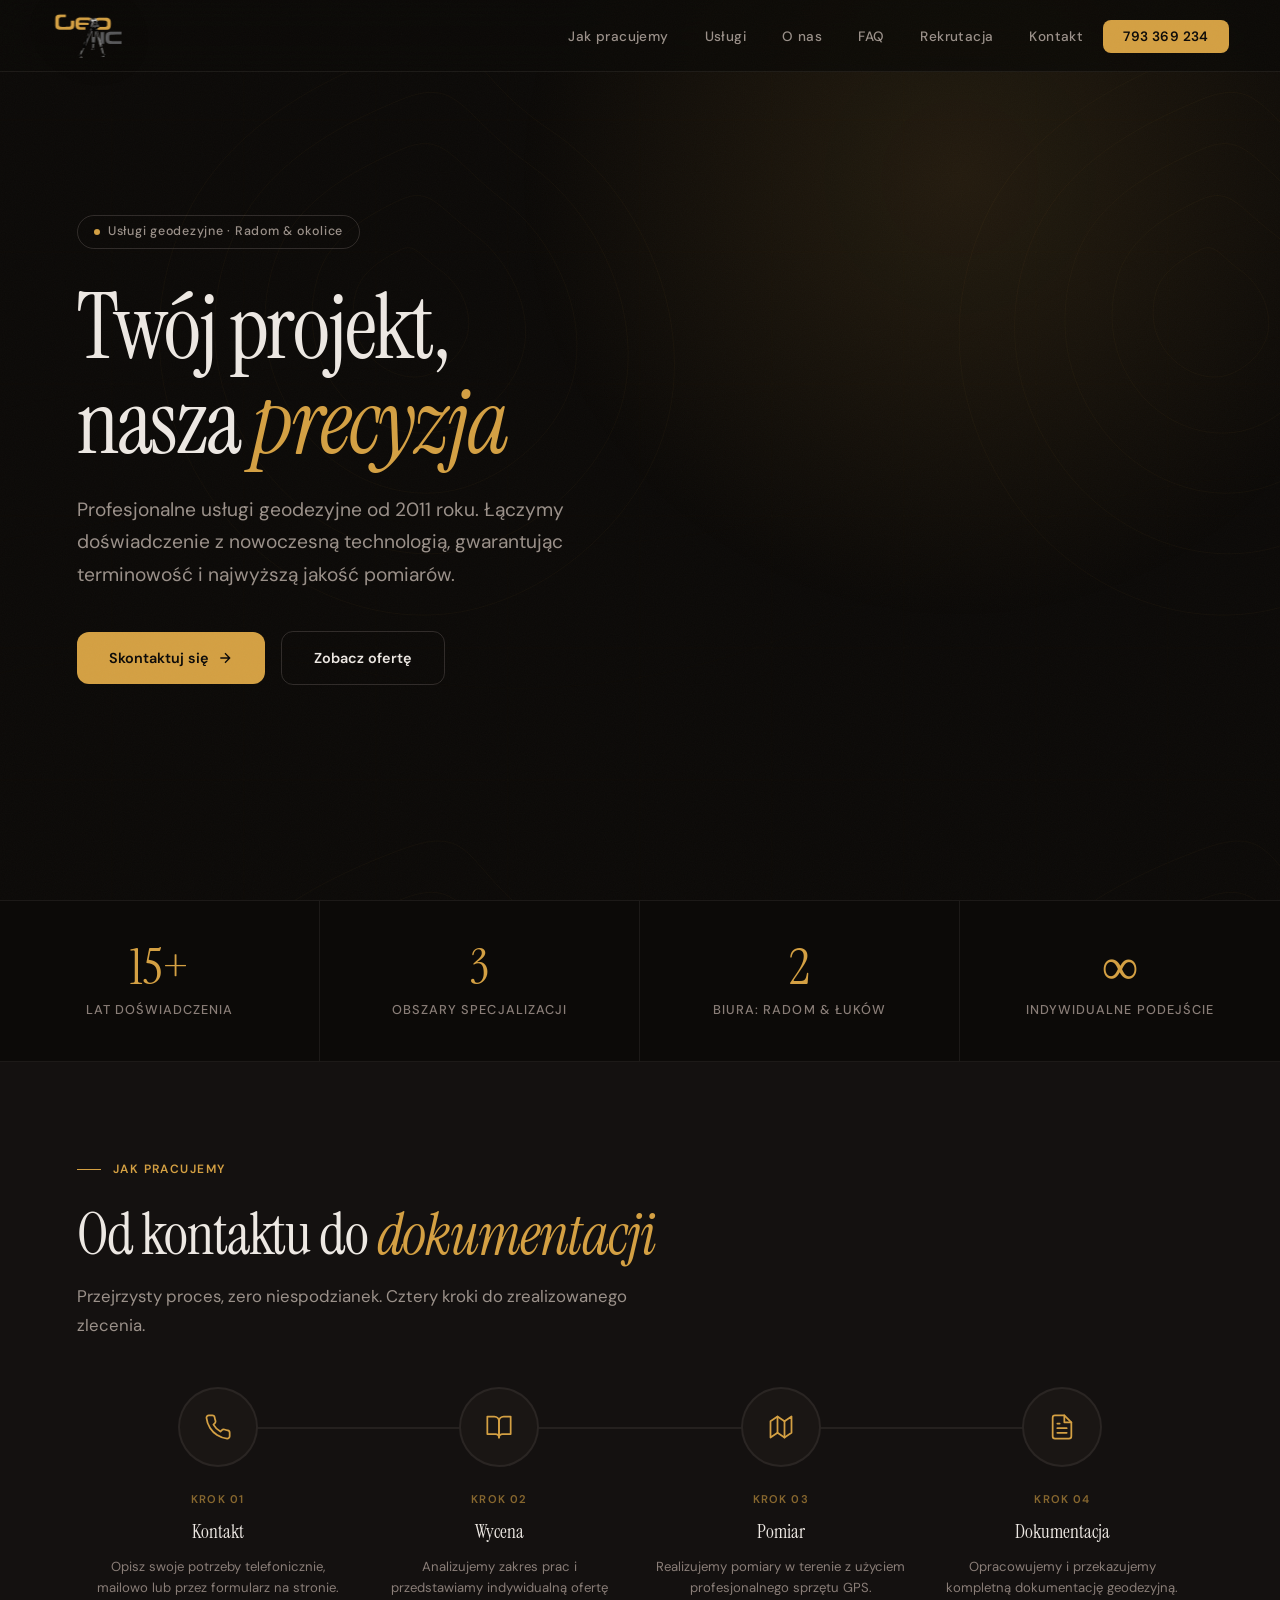
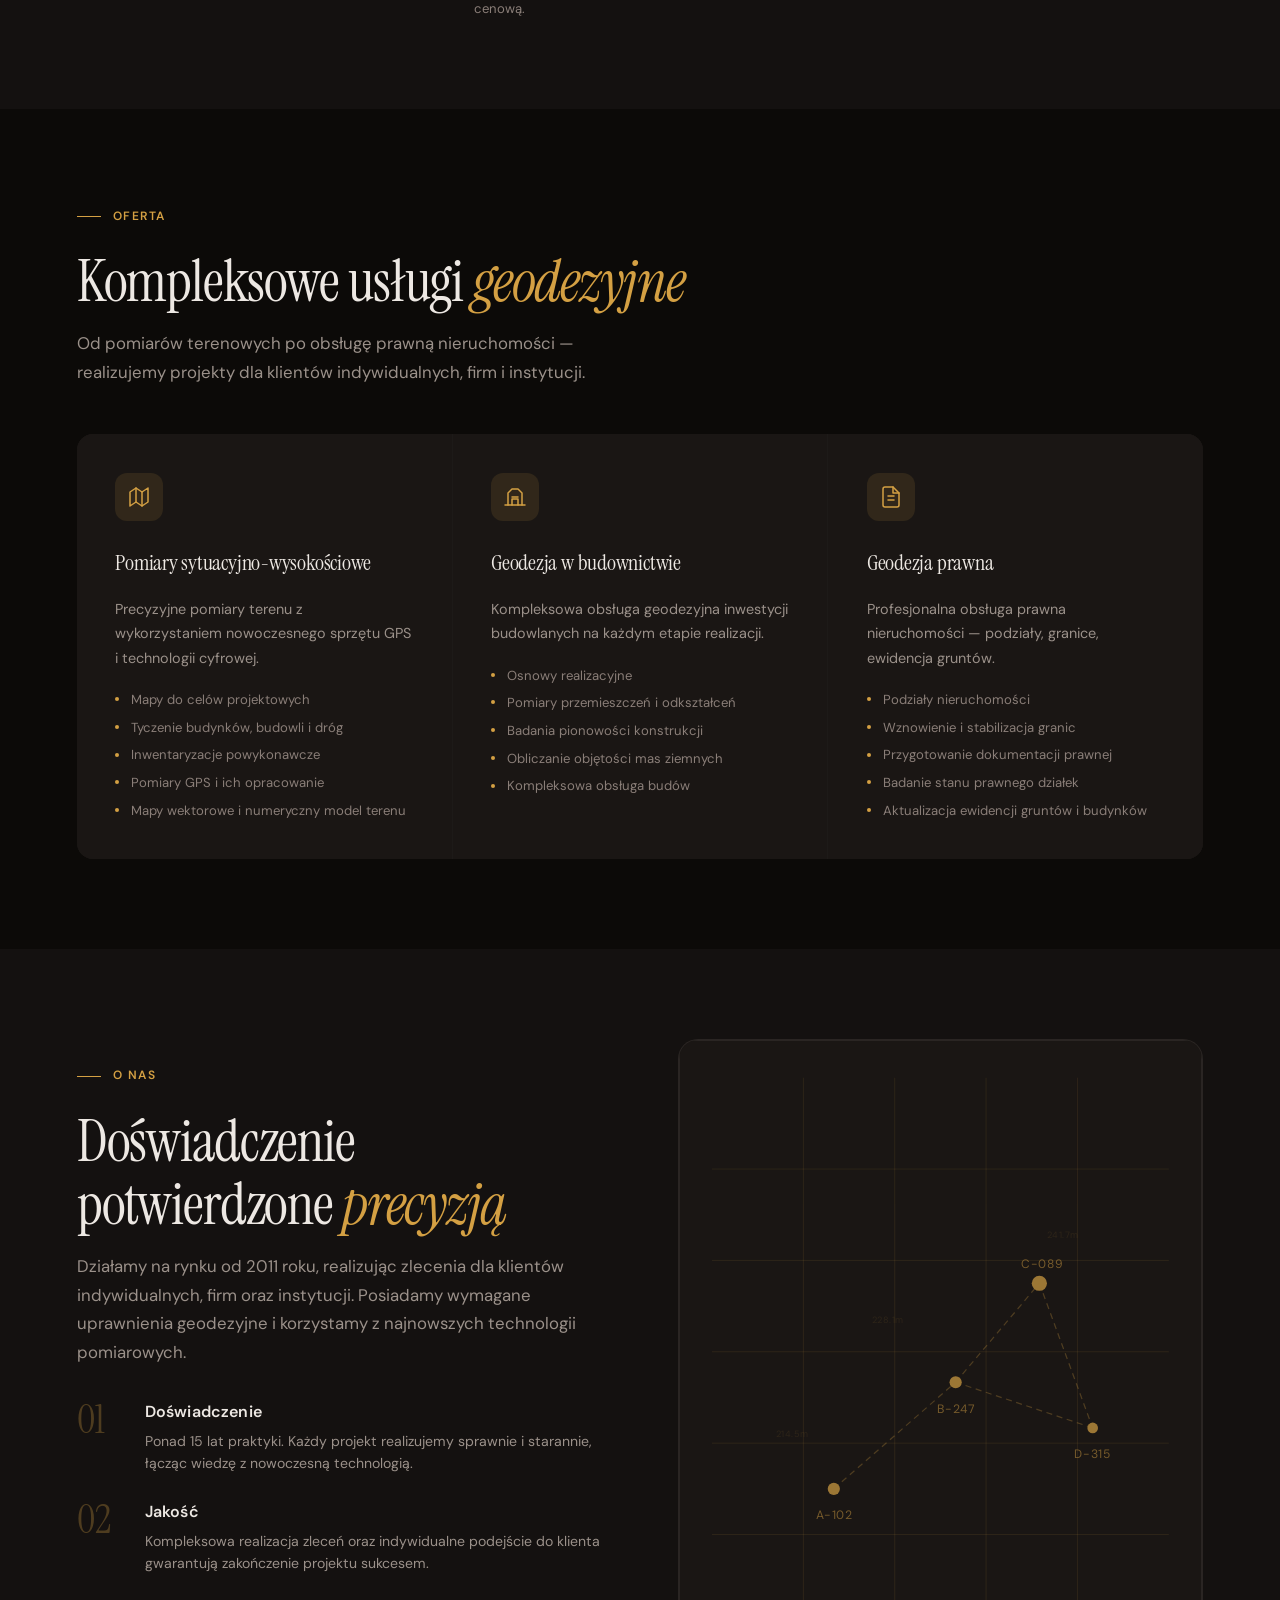
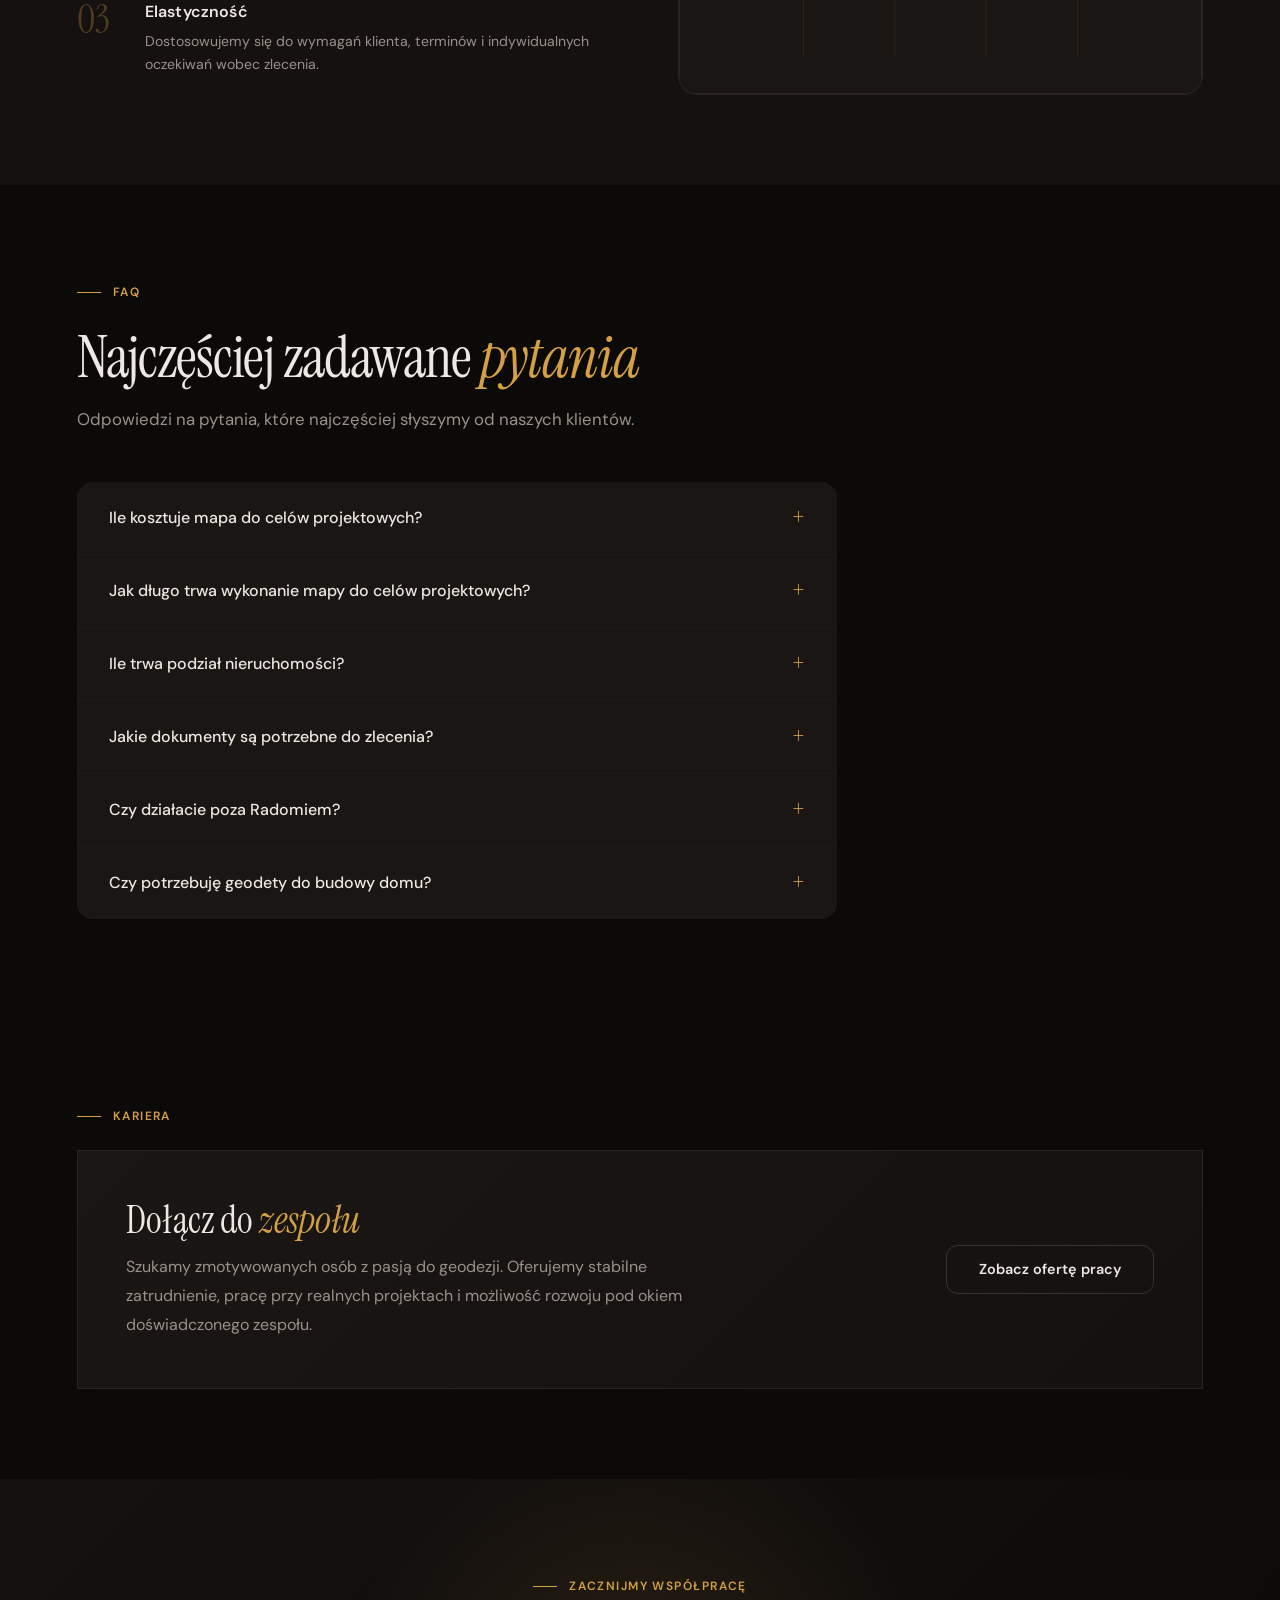
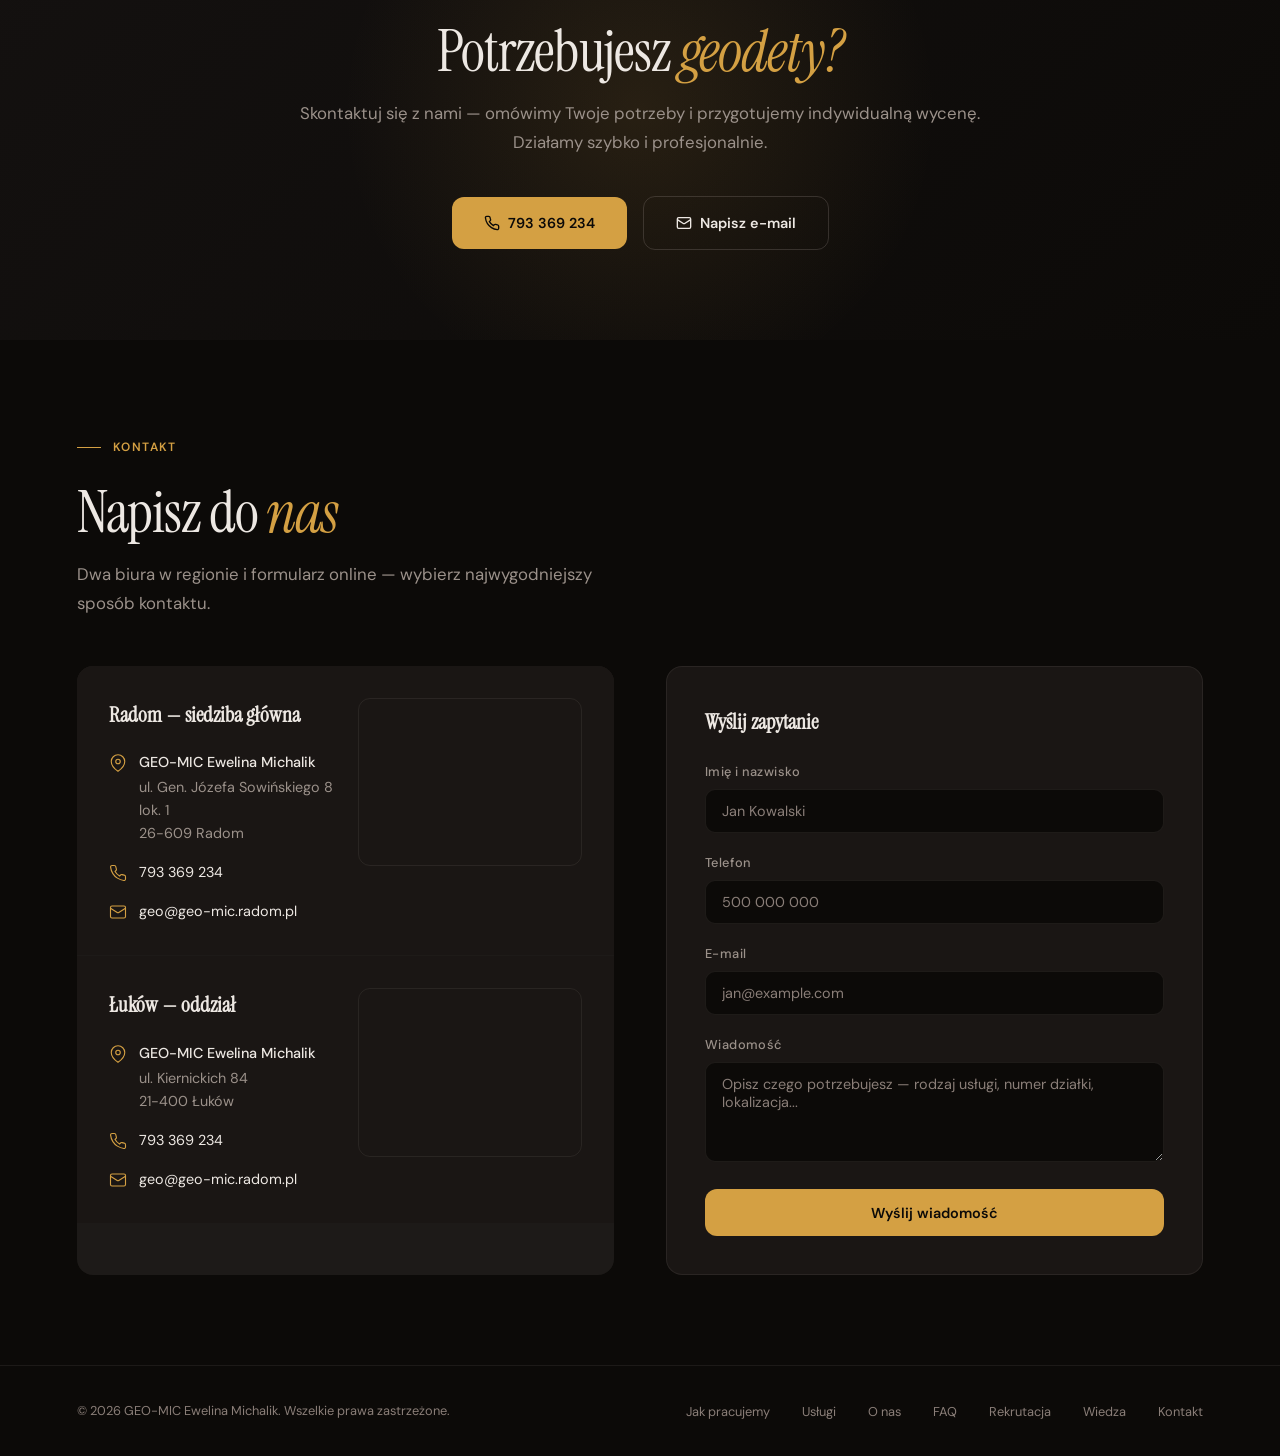
==== commit 5a3bbc7c: "feat: publish static geo-mic site" ====
--- a/index.html
+++ b/index.html
@@ -25,7 +25,8 @@
     <meta name="twitter:description" content="Profesjonalne usługi geodezyjne od 2011 roku. Mapy, pomiary, podziały nieruchomości.">
 
     <!-- Favicon -->
-    <link rel="icon" type="image/svg+xml" href="data:image/svg+xml,%3Csvg xmlns='http://www.w3.org/2000/svg' viewBox='0 0 32 32'%3E%3Crect width='32' height='32' rx='6' fill='%230c0a08'/%3E%3Ccircle cx='16' cy='14' r='7' fill='none' stroke='%23d4a043' stroke-width='2'/%3E%3Cline x1='16' y1='7' x2='16' y2='21' stroke='%23d4a043' stroke-width='2'/%3E%3C/svg%3E">
+    <link rel="icon" type="image/svg+xml" href="logo_nav_gold.svg">
+    <link rel="shortcut icon" href="logo_nav_gold.svg">
 
     <!-- Schema.org LocalBusiness -->
     <script type="application/ld+json">
@@ -222,79 +223,32 @@
         .nav-logo {
             display: flex;
             align-items: center;
-            gap: 0.75rem;
+            justify-content: flex-start;
+            width: clamp(152px, 18vw, 196px);
+            height: 46px;
+            padding: 2px 0 1px 4px;
+            overflow: visible;
             text-decoration: none;
             color: var(--text-primary);
-        }
-
-        .nav-logo-icon {
-            width: 36px;
-            height: 36px;
-            border: 2px solid var(--accent);
-            border-radius: 8px;
-            display: grid;
-            place-items: center;
-            position: relative;
-            overflow: hidden;
-            transition: all 0.4s var(--ease-out);
-        }
-
-        .nav-logo:hover .nav-logo-icon {
-            border-color: var(--text-primary);
-            transform: rotate(8deg) scale(1.1);
-            box-shadow: 0 0 20px var(--accent-glow);
-        }
-
-        .nav-logo-icon::before {
-            content: '';
-            width: 18px;
-            height: 18px;
-            border: 1.5px solid var(--accent);
-            border-radius: 50%;
-            position: absolute;
-            transition: all 0.4s var(--ease-out);
-        }
-
-        .nav-logo:hover .nav-logo-icon::before {
-            transform: scale(0.7);
-            border-color: var(--text-primary);
-        }
-
-        .nav-logo-icon::after {
-            content: '';
-            width: 2px;
-            height: 12px;
-            background: var(--accent);
-            position: absolute;
-            top: 4px;
-            transition: all 0.4s var(--ease-out);
-        }
-
-        .nav-logo:hover .nav-logo-icon::after {
-            height: 16px;
-            top: 2px;
-            background: var(--text-primary);
-        }
-
-        .nav-logo-text {
-            font-family: var(--font-body);
-            font-weight: 700;
-            font-size: 1.1rem;
-            letter-spacing: 0.08em;
-            transition: letter-spacing 0.4s var(--ease-out);
-        }
-
-        .nav-logo:hover .nav-logo-text {
-            letter-spacing: 0.14em;
-        }
-
-        .nav-logo-text span {
-            color: var(--accent);
-            transition: color 0.4s var(--ease-out);
-        }
-
-        .nav-logo:hover .nav-logo-text span {
-            color: var(--text-primary);
+            flex-shrink: 0;
+        }
+
+        .nav-logo img {
+            display: block;
+            width: auto;
+            height: 34px;
+            max-width: none;
+            object-fit: contain;
+            object-position: left center;
+            transform: scale(1.28);
+            transform-origin: left center;
+            filter: drop-shadow(0 4px 16px rgba(0,0,0,0.16));
+            transition: transform 0.3s var(--ease-out), filter 0.3s var(--ease-out);
+        }
+
+        .nav-logo:hover img {
+            transform: scale(1.31) translateY(-1px);
+            filter: drop-shadow(0 6px 22px rgba(212, 160, 67, 0.16));
         }
 
         .nav-links {
@@ -845,15 +799,19 @@
             inset: 0;
             display: grid;
             place-items: center;
+            border: 1px solid var(--border);
+            background: var(--bg-card);
+            padding: 2rem;
         }
 
         .geo-art {
-            width: 80%;
-            height: 80%;
+            width: 100%;
+            height: 100%;
             position: relative;
             display: flex;
             align-items: center;
             justify-content: center;
+            opacity: 0.7;
         }
 
         .geo-art svg { width: 100%; height: 100%; }
@@ -861,63 +819,25 @@
         .geo-grid-line {
             stroke: var(--accent);
             stroke-width: 0.5;
-            opacity: 0.1;
-        }
-
-        .geo-contour {
-            fill: none;
-            stroke: var(--accent);
-            stroke-width: 1;
-            opacity: 0;
-            animation: contourDraw 3s var(--ease-out) forwards;
-        }
-
-        .geo-contour:nth-child(1) { opacity: 0.08; animation-delay: 0.2s; }
-        .geo-contour:nth-child(2) { opacity: 0.12; animation-delay: 0.5s; }
-        .geo-contour:nth-child(3) { opacity: 0.16; animation-delay: 0.8s; }
-        .geo-contour:nth-child(4) { opacity: 0.22; animation-delay: 1.1s; }
-        .geo-contour:nth-child(5) { opacity: 0.30; animation-delay: 1.4s; }
-
-        @keyframes contourDraw {
-            from { stroke-dashoffset: 1000; opacity: 0; }
-            to { stroke-dashoffset: 0; }
+            opacity: 0.2;
         }
 
         .geo-point {
             fill: var(--accent);
-            opacity: 0;
-            animation: pointAppear 0.5s var(--ease-spring) forwards;
-        }
-
-        .geo-point:nth-child(1) { animation-delay: 1.6s; }
-        .geo-point:nth-child(2) { animation-delay: 1.8s; }
-        .geo-point:nth-child(3) { animation-delay: 2.0s; }
-        .geo-point:nth-child(4) { animation-delay: 2.2s; }
-
-        @keyframes pointAppear {
-            from { opacity: 0; r: 0; }
-            to { opacity: 0.7; }
         }
 
         .geo-measure-line {
             stroke: var(--accent);
-            stroke-width: 1;
+            stroke-width: 0.8;
             stroke-dasharray: 4 3;
-            opacity: 0;
-            animation: measureDraw 1s var(--ease-out) 2.4s forwards;
-        }
-
-        @keyframes measureDraw {
-            from { stroke-dashoffset: 200; opacity: 0; }
-            to { stroke-dashoffset: 0; opacity: 0.35; }
+            opacity: 0.4;
         }
 
         .geo-label {
             font-family: var(--font-body);
-            font-size: 7px;
+            font-size: 8px;
             fill: var(--accent);
-            opacity: 0;
-            animation: pointAppear 0.5s var(--ease-out) 2.8s forwards;
+            opacity: 0.7;
             letter-spacing: 0.05em;
         }
 
@@ -987,6 +907,176 @@
             line-height: 1.7;
         }
 
+        /* === REKRUTACJA === */
+        .career-wrap {
+            border: 1px solid var(--border);
+            background: linear-gradient(135deg, var(--bg-card), var(--bg-secondary));
+            padding: clamp(2rem, 4vw, 3rem);
+            display: flex;
+            align-items: center;
+            justify-content: space-between;
+            gap: 2rem;
+        }
+
+        .career-copy {
+            max-width: 560px;
+        }
+
+        .career-copy h3 {
+            font-family: var(--font-display);
+            font-size: clamp(1.8rem, 3vw, 2.6rem);
+            font-weight: 400;
+            line-height: 1.1;
+            margin-bottom: 0.75rem;
+        }
+
+        .career-copy h3 em {
+            color: var(--accent);
+            font-style: italic;
+        }
+
+        .career-copy p {
+            color: var(--text-secondary);
+            line-height: 1.8;
+        }
+
+        .career-modal {
+            position: fixed;
+            inset: 0;
+            z-index: 1500;
+            display: none;
+        }
+
+        .career-modal.open {
+            display: block;
+        }
+
+        .career-modal-backdrop {
+            position: absolute;
+            inset: 0;
+            background: rgba(0,0,0,0.72);
+            backdrop-filter: blur(10px);
+        }
+
+        .career-modal-dialog {
+            position: relative;
+            z-index: 1;
+            max-width: 760px;
+            margin: 5vh auto;
+            max-height: 90vh;
+            overflow: auto;
+            background: var(--bg-card);
+            border: 1px solid var(--border);
+            border-radius: 18px;
+            box-shadow: 0 24px 80px rgba(0,0,0,0.35);
+        }
+
+        .career-modal-head {
+            display: flex;
+            align-items: center;
+            justify-content: space-between;
+            gap: 1rem;
+            padding: 1.25rem 1.5rem;
+            border-bottom: 1px solid var(--border);
+        }
+
+        .career-modal-head span {
+            font-size: 0.78rem;
+            font-weight: 700;
+            letter-spacing: 0.14em;
+            text-transform: uppercase;
+            color: var(--accent);
+        }
+
+        .career-modal-close {
+            border: none;
+            background: transparent;
+            color: var(--text-muted);
+            font-size: 1.8rem;
+            line-height: 1;
+            cursor: pointer;
+        }
+
+        .career-modal-body {
+            padding: 1.75rem 1.5rem 2rem;
+        }
+
+        .career-meta {
+            color: var(--text-muted);
+            margin-top: 0.35rem;
+            margin-bottom: 1.5rem;
+        }
+
+        .career-section-title {
+            font-size: 0.78rem;
+            font-weight: 700;
+            letter-spacing: 0.14em;
+            text-transform: uppercase;
+            color: var(--accent);
+            margin: 1.5rem 0 0.75rem;
+        }
+
+        .career-list {
+            list-style: none;
+            display: grid;
+            gap: 0.65rem;
+        }
+
+        .career-list li {
+            color: var(--text-secondary);
+            line-height: 1.7;
+            padding-left: 1rem;
+            position: relative;
+        }
+
+        .career-list li::before {
+            content: '—';
+            position: absolute;
+            left: 0;
+            color: var(--accent);
+        }
+
+        .career-actions {
+            display: flex;
+            flex-wrap: wrap;
+            gap: 1rem;
+            margin-top: 1.75rem;
+        }
+
+        .career-actions .btn {
+            flex: 1 1 220px;
+            justify-content: center;
+        }
+
+        .career-form-wrap {
+            margin-top: 1.25rem;
+            background: var(--bg-secondary);
+            border: 1px solid var(--border);
+            border-radius: 16px;
+            padding: 1.25rem;
+        }
+
+        .career-form-wrap h3 {
+            font-size: 1.1rem;
+            margin-bottom: 0.35rem;
+        }
+
+        .career-form-wrap p {
+            color: var(--text-secondary);
+            font-size: 0.92rem;
+            margin-bottom: 1rem;
+        }
+
+        .career-form-wrap .form-group textarea {
+            min-height: 132px;
+        }
+
+        .career-apply {
+            margin-top: 2rem;
+            padding-top: 1.5rem;
+            border-top: 1px solid var(--border);
+        }
+
         /* === CTA SECTION === */
         .cta-section {
             background: linear-gradient(135deg, var(--bg-secondary) 0%, var(--bg-primary) 100%);
@@ -1299,8 +1389,13 @@
             }
 
             .menu-toggle { display: flex; }
+            .nav-logo { width: clamp(132px, 42vw, 168px); height: 40px; padding: 2px 0 1px 3px; }
+            .nav-logo img { height: 30px; transform: scale(1.22); }
             .hero h1 { font-size: clamp(2.4rem, 9vw, 3.5rem); }
             .process-grid { grid-template-columns: 1fr 1fr; }
+            .career-wrap { flex-direction: column; align-items: flex-start; }
+            .career-modal-dialog { margin: 3vh 1rem; max-height: 94vh; }
+            .career-actions { flex-direction: column; }
         }
 
         @media (max-width: 480px) {
@@ -1308,6 +1403,7 @@
             .hero-actions { flex-direction: column; align-items: flex-start; }
             .btn { width: 100%; justify-content: center; }
             .process-grid { grid-template-columns: 1fr; }
+            .career-modal-body { padding: 1.25rem 1rem 1.5rem; }
         }
         /* === REDUCED MOTION === */
         @media (prefers-reduced-motion: reduce) {
@@ -1346,14 +1442,14 @@
     <!-- NAV -->
     <nav aria-label="Nawigacja główna">
         <a href="#" class="nav-logo">
-            <div class="nav-logo-icon"></div>
-            <div class="nav-logo-text">GEO<span>-MIC</span></div>
+            <img src="logo_nav_gold.svg" alt="GEO-MIC">
         </a>
         <ul class="nav-links" id="navLinks">
             <li><a href="#proces">Jak pracujemy</a></li>
             <li><a href="#uslugi">Usługi</a></li>
             <li><a href="#o-nas">O nas</a></li>
             <li><a href="#faq">FAQ</a></li>
+            <li><a href="#rekrutacja">Rekrutacja</a></li>
             <li><a href="#kontakt">Kontakt</a></li>
             <li><a href="tel:+48793369234" class="nav-cta">793 369 234</a></li>
         </ul>
@@ -1567,11 +1663,6 @@
                             <line x1="120" y1="0" x2="120" y2="380" class="geo-grid-line"/>
                             <line x1="180" y1="0" x2="180" y2="380" class="geo-grid-line"/>
                             <line x1="240" y1="0" x2="240" y2="380" class="geo-grid-line"/>
-                            <path d="M40 320 Q80 280 130 290 Q180 300 200 260 Q220 220 270 230" class="geo-contour" stroke-dasharray="1000"/>
-                            <path d="M30 280 Q90 230 140 245 Q190 260 210 215 Q235 170 280 185" class="geo-contour" stroke-dasharray="1000"/>
-                            <path d="M50 240 Q100 190 150 200 Q195 210 215 170 Q240 130 275 140" class="geo-contour" stroke-dasharray="1000"/>
-                            <path d="M70 200 Q115 155 160 162 Q200 170 218 135 Q240 100 265 105" class="geo-contour" stroke-dasharray="1000"/>
-                            <path d="M100 165 Q135 130 168 135 Q200 140 215 110 Q230 85 255 88" class="geo-contour" stroke-dasharray="1000"/>
                             <circle cx="80" cy="270" r="4" class="geo-point"/>
                             <circle cx="160" cy="200" r="4" class="geo-point"/>
                             <circle cx="215" cy="135" r="5" class="geo-point"/>
@@ -1637,6 +1728,18 @@
                     <div class="faq-answer-inner">Tak — geodeta jest niezbędny na kilku etapach: przed budową (mapa do celów projektowych), w trakcie (tyczenie budynku) i po zakończeniu (inwentaryzacja powykonawcza). Oferujemy kompleksową obsługę geodezyjną całego procesu budowlanego.</div>
                 </div>
             </div>
+        </div>
+    </section>
+
+    <!-- REKRUTACJA -->
+    <section id="rekrutacja" class="section-pad">
+        <div class="section-label">Kariera</div>
+        <div class="career-wrap reveal">
+            <div class="career-copy">
+                <h3>Dołącz do <em>zespołu</em></h3>
+                <p>Szukamy zmotywowanych osób z pasją do geodezji. Oferujemy stabilne zatrudnienie, pracę przy realnych projektach i możliwość rozwoju pod okiem doświadczonego zespołu.</p>
+            </div>
+            <button class="btn btn-ghost" id="openCareerModal" type="button">Zobacz ofertę pracy</button>
         </div>
     </section>
 
@@ -1751,6 +1854,82 @@
 
     </section>
 
+    <div class="career-modal" id="careerModal" aria-hidden="true">
+        <div class="career-modal-backdrop" id="careerBackdrop"></div>
+        <div class="career-modal-dialog" role="dialog" aria-modal="true" aria-labelledby="careerTitle">
+            <div class="career-modal-head">
+                <span>Oferta pracy</span>
+                <button class="career-modal-close" id="closeCareerModal" aria-label="Zamknij modal">×</button>
+            </div>
+            <div class="career-modal-body">
+                <h2 id="careerTitle" class="section-title" style="font-size:clamp(1.8rem,3vw,2.4rem);margin-bottom:0.35rem;">Asystent <em>geodety</em></h2>
+                <div class="career-meta">Radom / Łuków · Umowa o pracę · Pełny etat</div>
+
+                <div class="career-section-title">Zakres obowiązków</div>
+                <ul class="career-list">
+                    <li>Pomoc przy pomiarach terenowych z wykorzystaniem tachimetru, niwelatora i GPS RTK</li>
+                    <li>Przygotowanie sprzętu geodezyjnego oraz dokumentacji terenowej</li>
+                    <li>Wstępne opracowanie danych pomiarowych i wsparcie zespołu przy realizacji zleceń</li>
+                    <li>Kontakt z klientami i urzędami w sprawach bieżących</li>
+                </ul>
+
+                <div class="career-section-title">Wymagania</div>
+                <ul class="career-list">
+                    <li>Wykształcenie geodezyjne lub pokrewne (technikum lub studia)</li>
+                    <li>Prawo jazdy kat. B</li>
+                    <li>Dyspozycyjność i gotowość do pracy w terenie</li>
+                    <li>Mile widziana znajomość AutoCAD lub C-Geo</li>
+                </ul>
+
+                <div class="career-section-title">Co oferujemy</div>
+                <ul class="career-list">
+                    <li>Stabilne zatrudnienie i pracę przy realnych inwestycjach</li>
+                    <li>Nowoczesny sprzęt pomiarowy i wdrożenie do pracy</li>
+                    <li>Możliwość rozwoju zawodowego i zdobywania doświadczenia</li>
+                    <li>Bezpośredni kontakt z zespołem i jasny zakres obowiązków</li>
+                </ul>
+
+                <div class="career-apply">
+                    <div class="career-actions">
+                        <a href="mailto:geo@geo-mic.radom.pl?subject=Aplikacja%20-%20Asystent%20geodety" class="btn btn-ghost">Wyślij CV mailem</a>
+                        <a href="tel:+48793369234" class="btn btn-ghost">Zadzwoń: 793 369 234</a>
+                    </div>
+                    <div class="career-form-wrap">
+                        <h3>Zgłoś się przez formularz</h3>
+                        <p>Zostaw kontakt i kilka słów o swoim doświadczeniu. Wrócimy z odpowiedzią możliwie szybko.</p>
+                        <form id="careerForm">
+                            <input type="text" name="website" style="display:none" tabindex="-1" autocomplete="off" aria-hidden="true">
+                            <input type="hidden" name="form_type" value="career">
+                            <input type="hidden" name="job_title" value="Asystent geodety">
+                            <div class="form-group">
+                                <label for="careerName">Imię i nazwisko</label>
+                                <input type="text" id="careerName" name="name" placeholder="Jan Kowalski" autocomplete="name" required>
+                            </div>
+                            <div class="form-group">
+                                <label for="careerPhone">Telefon</label>
+                                <input type="tel" id="careerPhone" name="phone" placeholder="500 000 000" autocomplete="tel">
+                            </div>
+                            <div class="form-group">
+                                <label for="careerEmail">E-mail</label>
+                                <input type="email" id="careerEmail" name="email" placeholder="jan@example.com" autocomplete="email" required>
+                            </div>
+                            <div class="form-group">
+                                <label for="careerCv">Link do CV / LinkedIn</label>
+                                <input type="text" id="careerCv" name="cv_link" placeholder="https://...">
+                            </div>
+                            <div class="form-group">
+                                <label for="careerMessage">Kilka słów o Tobie</label>
+                                <textarea id="careerMessage" name="message" placeholder="Opisz doświadczenie, dyspozycyjność i to, przy jakich realizacjach pracowałeś(-aś)." required></textarea>
+                            </div>
+                            <button type="submit" class="form-submit" id="careerBtn">Wyślij zgłoszenie</button>
+                            <div id="careerStatus" role="alert" aria-live="polite" style="margin-top:1rem;font-size:0.88rem;display:none;"></div>
+                        </form>
+                    </div>
+                </div>
+            </div>
+        </div>
+    </div>
+
     </main>
 
     <!-- FOOTER -->
@@ -1761,6 +1940,8 @@
             <li><a href="#uslugi">Usługi</a></li>
             <li><a href="#o-nas">O nas</a></li>
             <li><a href="#faq">FAQ</a></li>
+            <li><a href="#rekrutacja">Rekrutacja</a></li>
+            <li><a href="blog/index.html">Wiedza</a></li>
             <li><a href="#kontakt">Kontakt</a></li>
         </ul>
     </footer>
@@ -1846,46 +2027,75 @@
             });
         });
 
-        // Contact form - send via PHP
-        document.getElementById('contactForm').addEventListener('submit', function(e) {
-            e.preventDefault();
-            const btn = document.getElementById('formBtn');
-            const status = document.getElementById('formStatus');
-            const form = this;
-
-            btn.disabled = true;
-            btn.textContent = 'Wysyłanie...';
-            status.style.display = 'none';
-
-            fetch('send.php', {
-                method: 'POST',
-                body: new FormData(form)
-            })
-            .then(r => {
-                if (!r.ok) throw new Error('Server error');
-                return r.json();
-            })
-            .then(res => {
-                status.style.display = 'block';
-                if (res.success) {
-                    status.style.color = 'var(--accent)';
-                    status.textContent = 'Wiadomość wysłana! Odezwiemy się wkrótce.';
-                    form.reset();
-                } else {
+        // Career modal
+        const careerModal = document.getElementById('careerModal');
+        const openCareerModal = document.getElementById('openCareerModal');
+        const closeCareerModal = document.getElementById('closeCareerModal');
+        const careerBackdrop = document.getElementById('careerBackdrop');
+
+        function setCareerModal(open) {
+            careerModal.classList.toggle('open', open);
+            careerModal.setAttribute('aria-hidden', open ? 'false' : 'true');
+            document.body.style.overflow = open ? 'hidden' : '';
+        }
+
+        openCareerModal.addEventListener('click', () => setCareerModal(true));
+        closeCareerModal.addEventListener('click', () => setCareerModal(false));
+        careerBackdrop.addEventListener('click', () => setCareerModal(false));
+
+        window.addEventListener('keydown', (e) => {
+            if (e.key === 'Escape' && careerModal.classList.contains('open')) {
+                setCareerModal(false);
+            }
+        });
+
+        function bindAjaxForm(formId, buttonId, statusId, idleText, loadingText, successText) {
+            const form = document.getElementById(formId);
+            const btn = document.getElementById(buttonId);
+            const status = document.getElementById(statusId);
+
+            if (!form || !btn || !status) return;
+
+            form.addEventListener('submit', function(e) {
+                e.preventDefault();
+
+                btn.disabled = true;
+                btn.textContent = loadingText;
+                status.style.display = 'none';
+
+                fetch('send.php', {
+                    method: 'POST',
+                    body: new FormData(form)
+                })
+                .then(r => {
+                    if (!r.ok) throw new Error('Server error');
+                    return r.json();
+                })
+                .then(res => {
+                    status.style.display = 'block';
+                    if (res.success) {
+                        status.style.color = 'var(--accent)';
+                        status.textContent = successText;
+                        form.reset();
+                    } else {
+                        status.style.color = '#e05252';
+                        status.textContent = res.error || 'Błąd wysyłania. Spróbuj ponownie.';
+                    }
+                })
+                .catch(() => {
+                    status.style.display = 'block';
                     status.style.color = '#e05252';
-                    status.textContent = res.error || 'Błąd wysyłania. Spróbuj ponownie.';
-                }
-            })
-            .catch(() => {
-                status.style.display = 'block';
-                status.style.color = '#e05252';
-                status.textContent = 'Błąd połączenia. Spróbuj ponownie lub zadzwoń.';
-            })
-            .finally(() => {
-                btn.disabled = false;
-                btn.textContent = 'Wyślij wiadomość';
+                    status.textContent = 'Błąd połączenia. Spróbuj ponownie lub zadzwoń.';
+                })
+                .finally(() => {
+                    btn.disabled = false;
+                    btn.textContent = idleText;
+                });
             });
-        });
+        }
+
+        bindAjaxForm('contactForm', 'formBtn', 'formStatus', 'Wyślij wiadomość', 'Wysyłanie...', 'Wiadomość wysłana! Odezwiemy się wkrótce.');
+        bindAjaxForm('careerForm', 'careerBtn', 'careerStatus', 'Wyślij zgłoszenie', 'Wysyłanie...', 'Zgłoszenie wysłane. Skontaktujemy się z Tobą w sprawie rekrutacji.');
     </script>
 </body>
 </html>
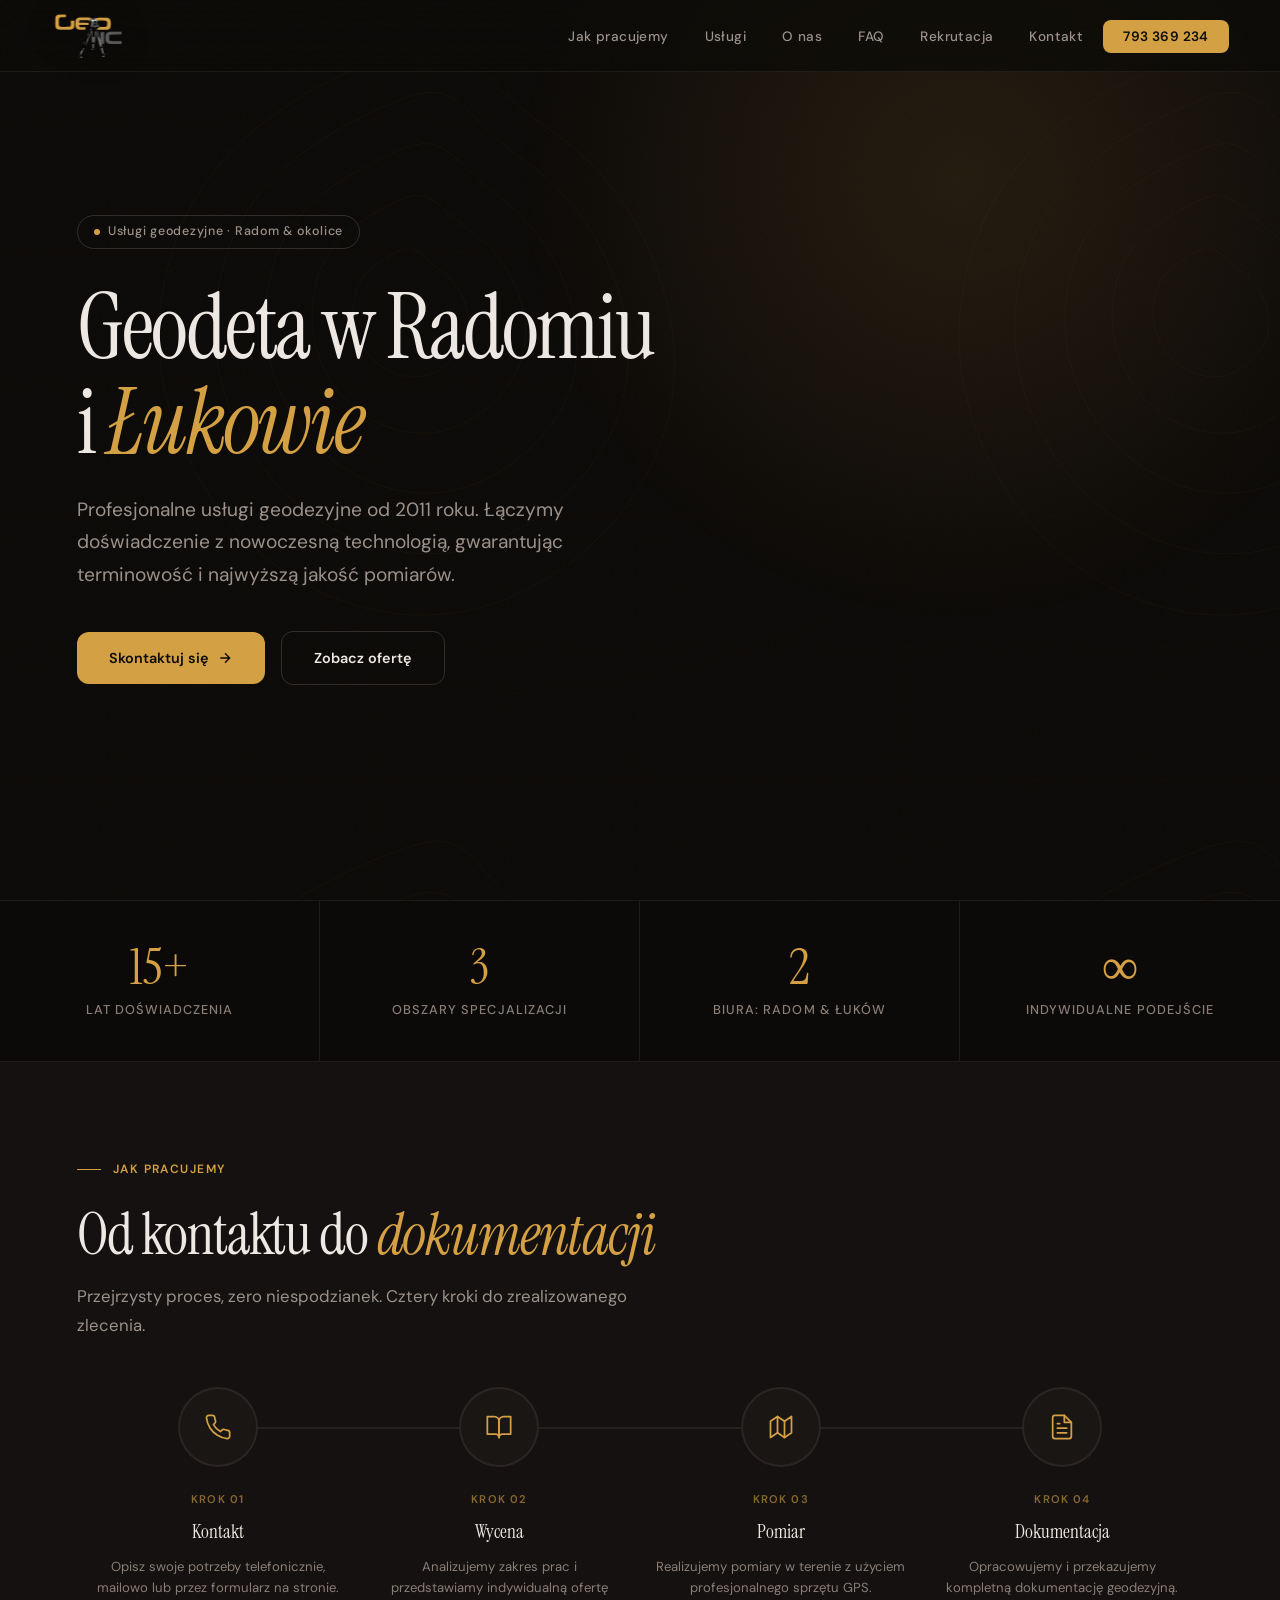
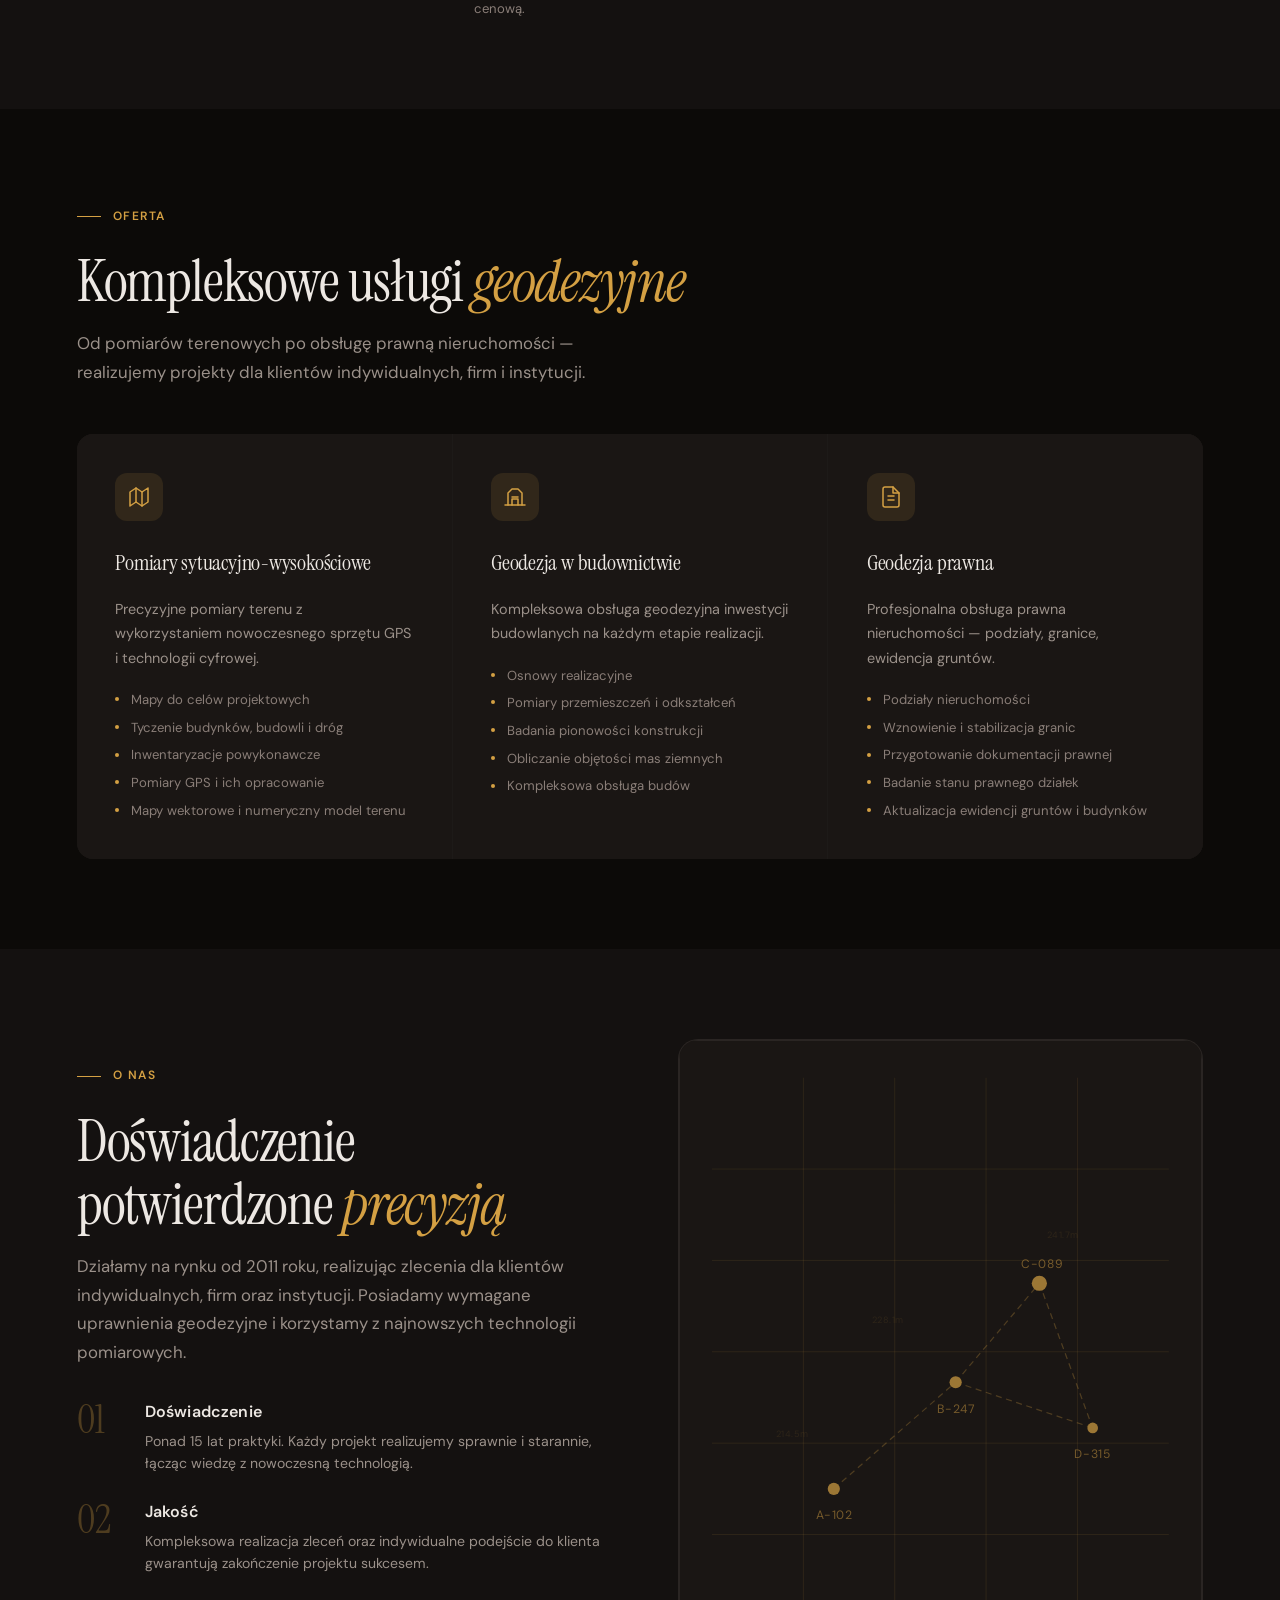
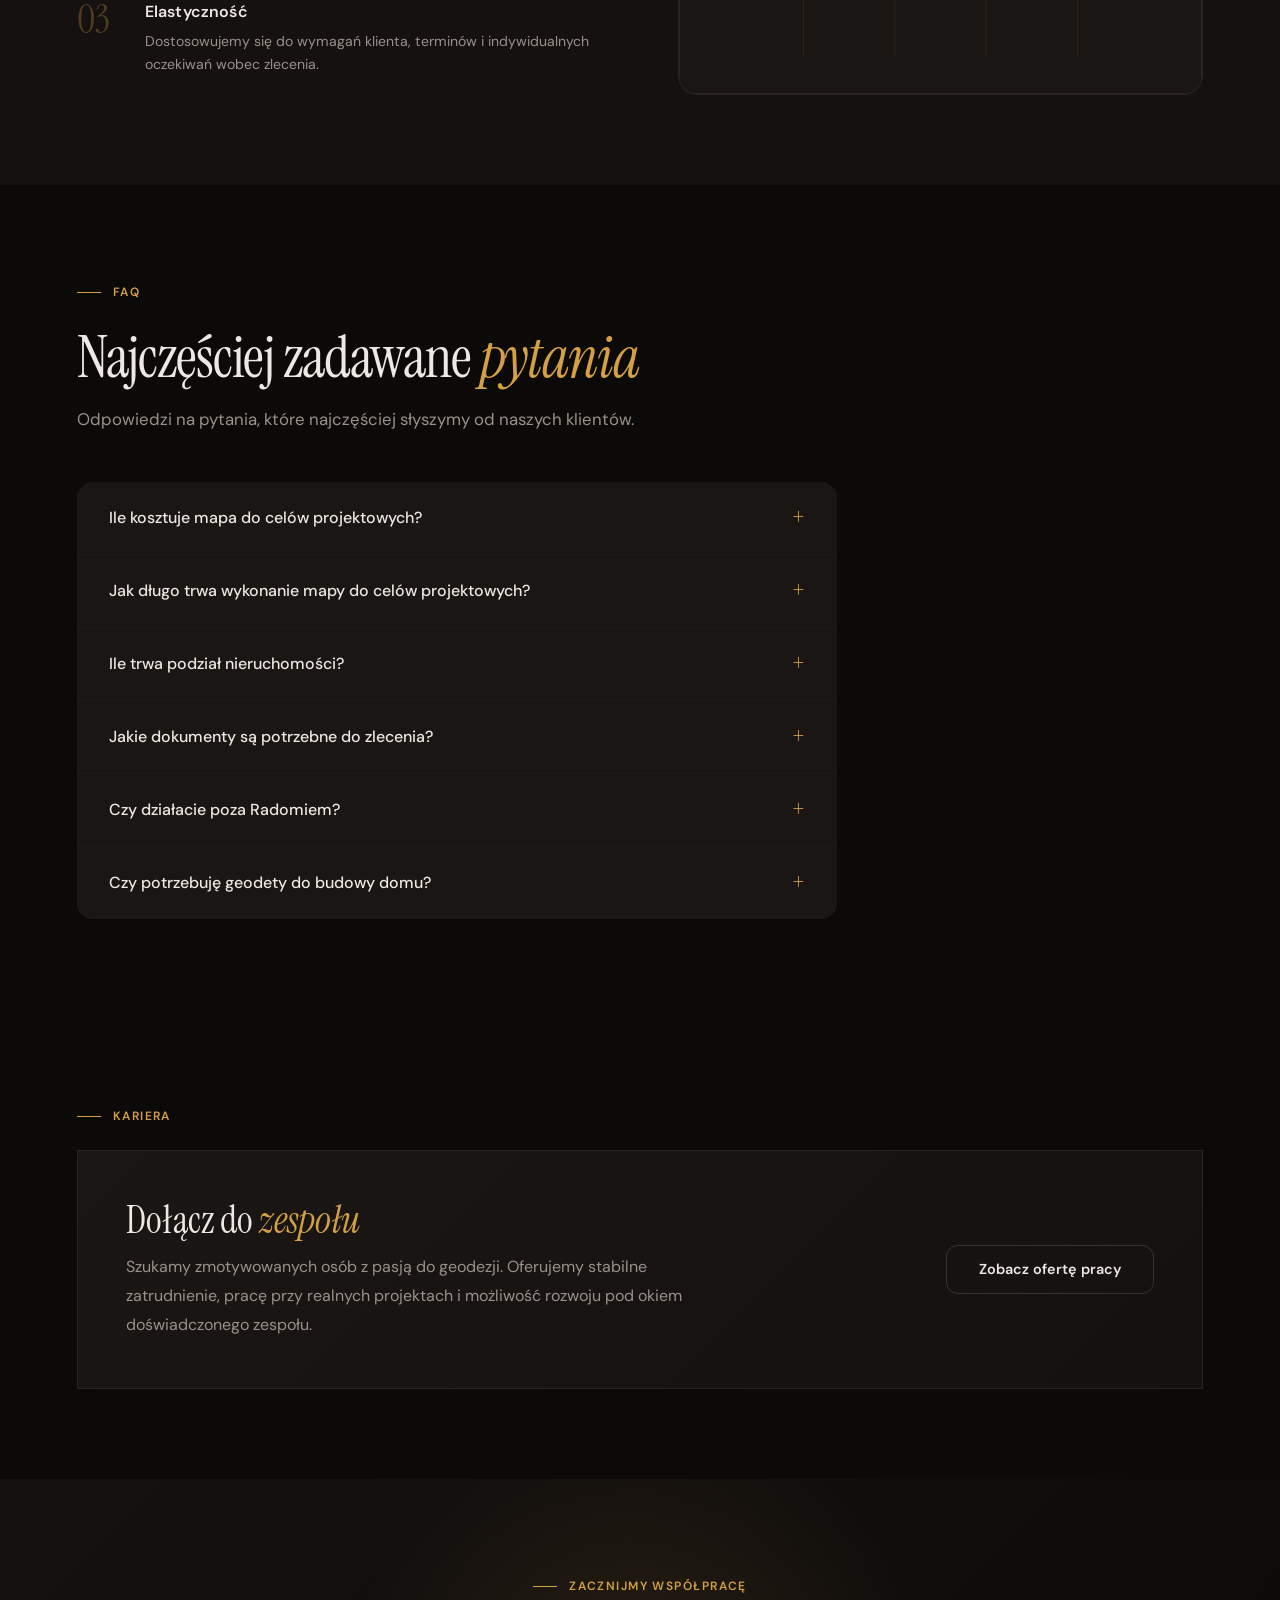
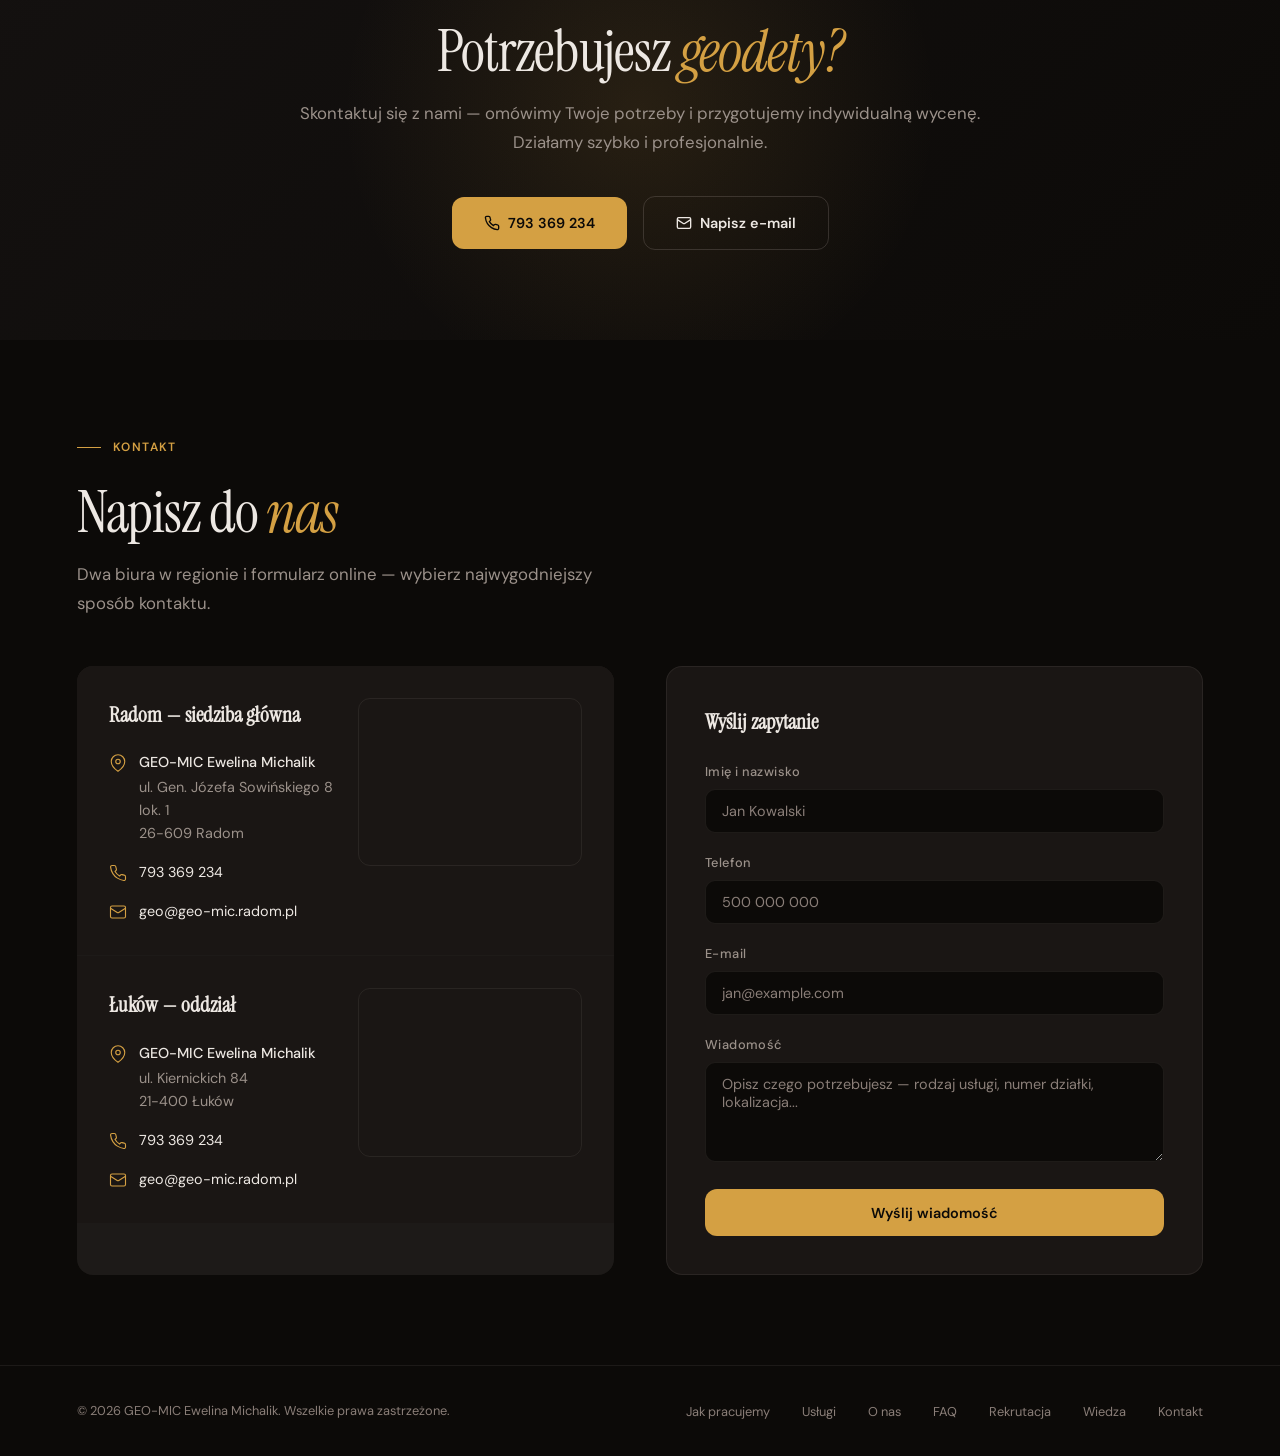
==== commit eeed2276: "feat: pre-launch SEO fixes — diacritics, schema, security, meta, AI readiness - Przywrócono polskie " ====
--- a/index.html
+++ b/index.html
@@ -3,13 +3,14 @@
 <head>
     <meta charset="UTF-8">
     <meta name="viewport" content="width=device-width, initial-scale=1.0">
-    <title>GEO-MIC — Usługi Geodezyjne Radom</title>
-    <meta name="description" content="GEO-MIC Ewelina Michalik — profesjonalne usługi geodezyjne w Radomiu i Łukowie. Mapy do celów projektowych, podziały nieruchomości, tyczenie budynków, inwentaryzacje. Od 2011 roku.">
+    <title>Geodeta Radom i Łuków — GEO-MIC Usługi Geodezyjne</title>
+    <meta name="description" content="Geodeta Radom i Łuków — mapy do celów projektowych, podziały nieruchomości, tyczenie budynków, inwentaryzacje powykonawcze. GEO-MIC od 2011 roku. Zadzwoń lub napisz.">
     <meta name="keywords" content="geodeta Radom, usługi geodezyjne Radom, mapa do celów projektowych, podział nieruchomości, tyczenie budynku, inwentaryzacja powykonawcza, geodezja Łuków, geodeta Łuków, GEO-MIC">
     <meta name="author" content="GEO-MIC Ewelina Michalik">
     <meta name="robots" content="index, follow">
     <link rel="canonical" href="https://geo-mic.radom.pl/">
     <link rel="alternate" hreflang="pl" href="https://geo-mic.radom.pl/">
+    <link rel="alternate" hreflang="x-default" href="https://geo-mic.radom.pl/">
 
     <!-- Open Graph -->
     <meta property="og:type" content="website">
@@ -18,6 +19,10 @@
     <meta property="og:url" content="https://geo-mic.radom.pl/">
     <meta property="og:site_name" content="GEO-MIC">
     <meta property="og:locale" content="pl_PL">
+    <meta property="og:image" content="https://geo-mic.radom.pl/og-image.jpg">
+    <meta property="og:image:width" content="1200">
+    <meta property="og:image:height" content="630">
+    <meta name="twitter:image" content="https://geo-mic.radom.pl/og-image.jpg">
 
     <!-- Twitter -->
     <meta name="twitter:card" content="summary_large_image">
@@ -34,13 +39,24 @@
         "@context": "https://schema.org",
         "@type": "ProfessionalService",
         "name": "GEO-MIC Ewelina Michalik",
+        "legalName": "GEO-MIC Ewelina Michalik",
         "description": "Profesjonalne usługi geodezyjne — mapy do celów projektowych, podziały nieruchomości, tyczenie budynków, inwentaryzacje powykonawcze.",
         "url": "https://geo-mic.radom.pl",
         "telephone": "+48793369234",
         "email": "geo@geo-mic.radom.pl",
         "foundingDate": "2011",
         "priceRange": "$$",
-        "areaServed": ["Radom", "Łuków", "województwo mazowieckie", "województwo lubelskie"],
+        "logo": {
+            "@type": "ImageObject",
+            "url": "https://geo-mic.radom.pl/logo_nav_gold.svg"
+        },
+        "image": "https://geo-mic.radom.pl/og-image.jpg",
+        "areaServed": [
+            {"@type": "City", "name": "Radom"},
+            {"@type": "City", "name": "Łuków"},
+            {"@type": "AdministrativeArea", "name": "województwo mazowieckie"},
+            {"@type": "AdministrativeArea", "name": "województwo lubelskie"}
+        ],
         "address": [
             {
                 "@type": "PostalAddress",
@@ -59,9 +75,20 @@
         ],
         "geo": {
             "@type": "GeoCoordinates",
-            "latitude": 51.4027,
-            "longitude": 21.1472
+            "latitude": 51.40270,
+            "longitude": 21.14720
         },
+        "openingHoursSpecification": [
+            {
+                "@type": "OpeningHoursSpecification",
+                "dayOfWeek": ["Monday","Tuesday","Wednesday","Thursday","Friday"],
+                "opens": "08:00",
+                "closes": "16:00"
+            }
+        ],
+        "sameAs": [
+            "https://www.panoramafirm.pl/geodezja-geo-mic-ewelina-michalik"
+        ],
         "hasOfferCatalog": {
             "@type": "OfferCatalog",
             "name": "Usługi geodezyjne",
@@ -1493,7 +1520,7 @@
         </div>
         <div class="hero-content">
             <div class="hero-badge">Usługi geodezyjne · Radom & okolice</div>
-            <h1>Twój projekt,<br>nasza <em>precyzja</em></h1>
+            <h1>Geodeta w Radomiu<br>i <em>Łukowie</em></h1>
             <p class="hero-sub">Profesjonalne usługi geodezyjne od 2011 roku. Łączymy doświadczenie z nowoczesną technologią, gwarantując terminowość i najwyższą jakość pomiarów.</p>
             <div class="hero-actions">
                 <a href="#kontakt" class="btn btn-primary">
@@ -1793,7 +1820,7 @@
                         </div>
                     </div>
                     <div class="contact-card-map">
-                        <iframe title="Mapa biura GEO-MIC w Radomiu" src="https://www.google.com/maps/embed?pb=!1m18!1m12!1m3!1d2498.5!2d21.1472!3d51.4027!2m3!1f0!2f0!3f0!3m2!1i1024!2i768!4f13.1!3m3!1m2!1s0x47185e3c8b8c1b0d%3A0x1c2b0e3f5a6d7e8f!2sSowi%C5%84skiego%208%2C%2026-600%20Radom!5e0!3m2!1spl!2spl!4v1700000000000!5m2!1spl!2spl" allowfullscreen="" loading="lazy" referrerpolicy="no-referrer-when-downgrade"></iframe>
+                        <iframe title="Mapa biura GEO-MIC w Radomiu" src="https://www.google.com/maps/embed?pb=!1m18!1m12!1m3!1d2498.5!2d21.1472!3d51.4027!2m3!1f0!2f0!3f0!3m2!1i1024!2i768!4f13.1!3m3!1m2!1s0x47185e3c8b8c1b0d%3A0x1c2b0e3f5a6d7e8f!2sSowi%C5%84skiego%208%2C%2026-609%20Radom!5e0!3m2!1spl!2spl!4v1700000000000!5m2!1spl!2spl" allowfullscreen="" loading="lazy" referrerpolicy="no-referrer-when-downgrade"></iframe>
                     </div>
                 </div>
                 <div class="contact-card">
